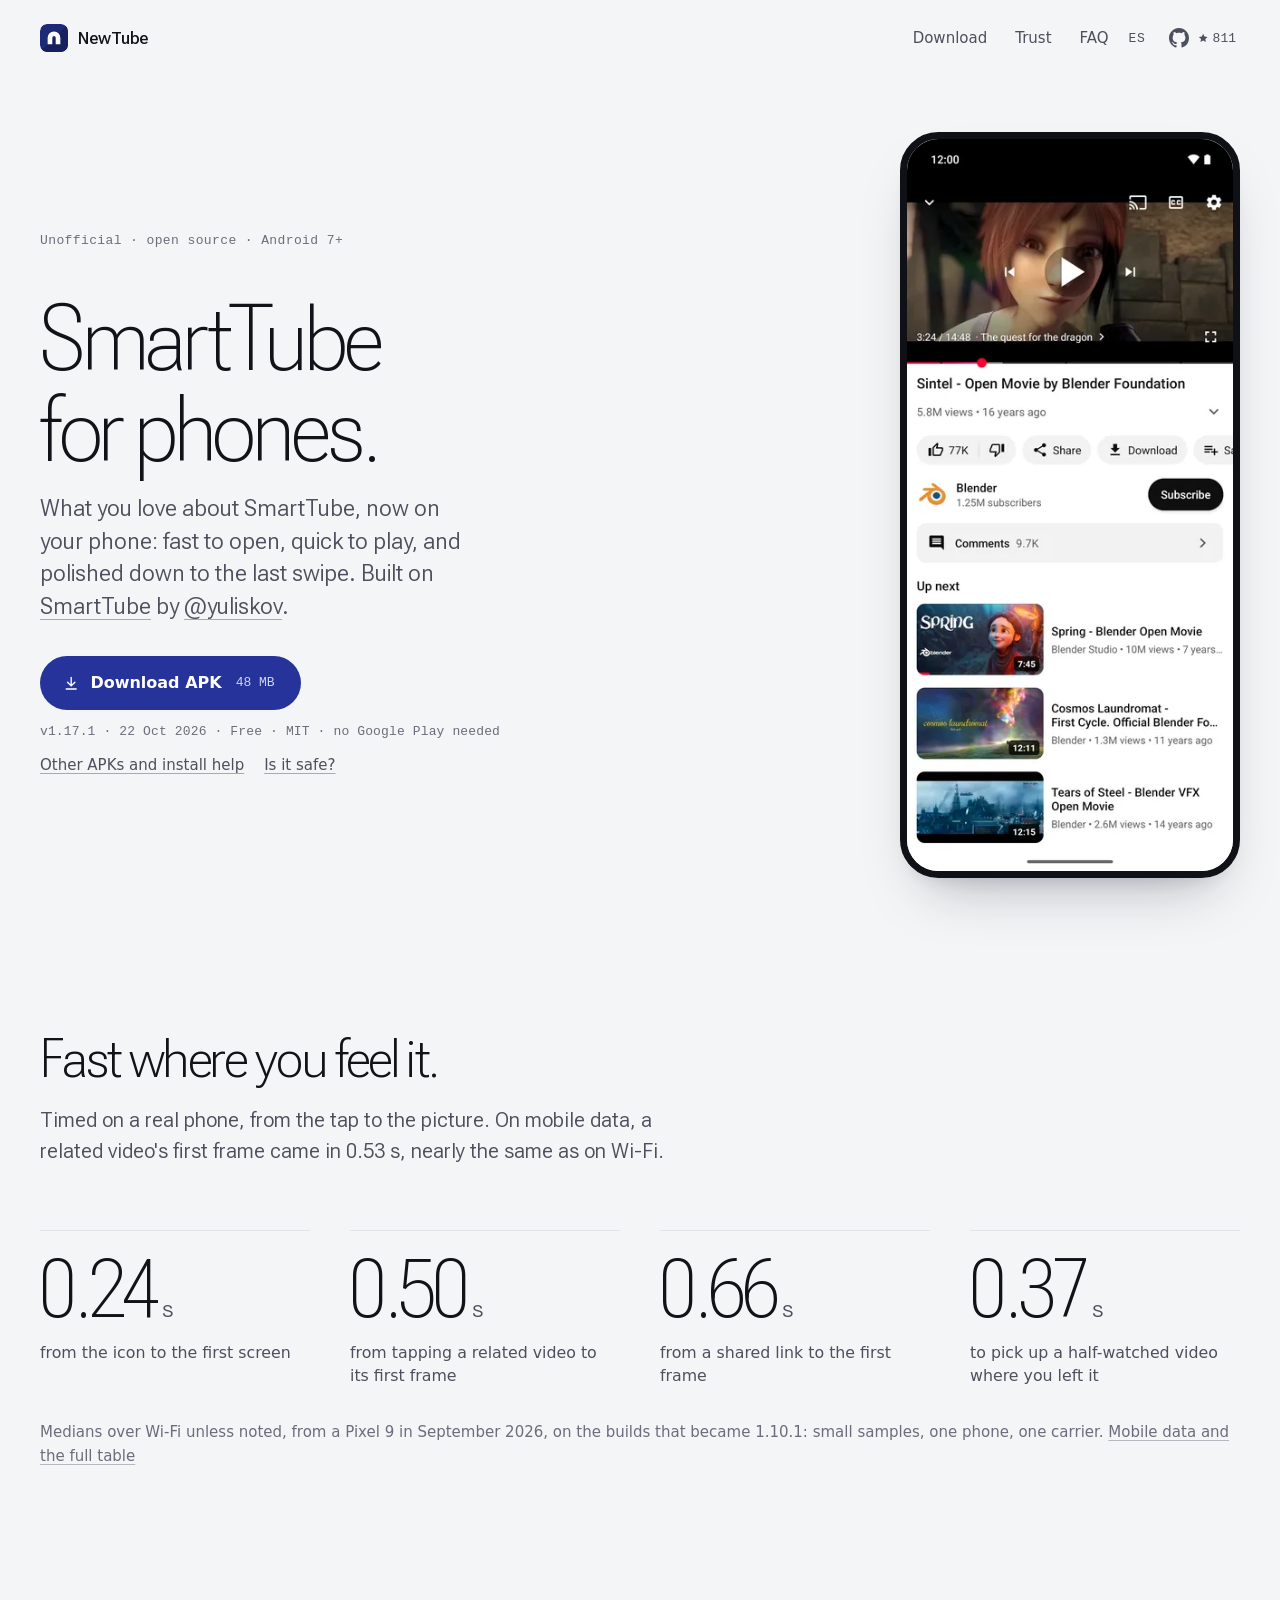
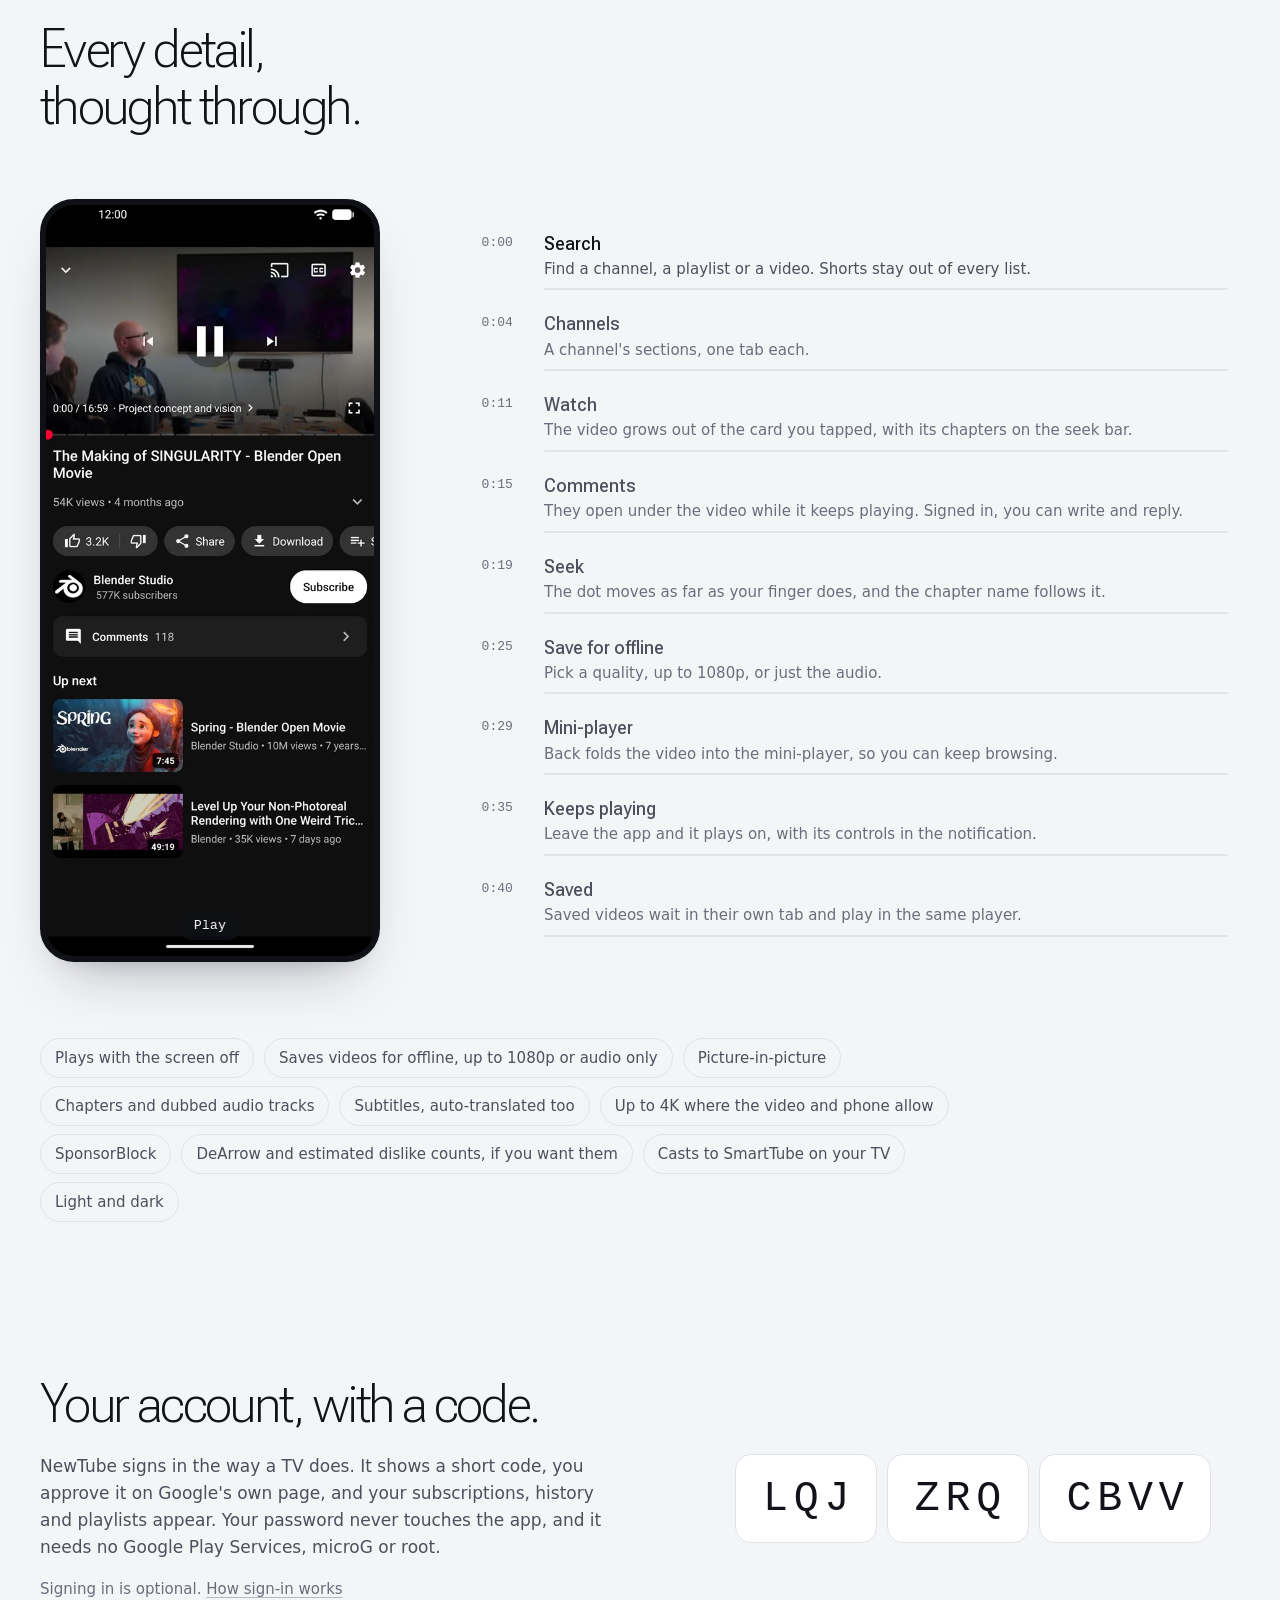
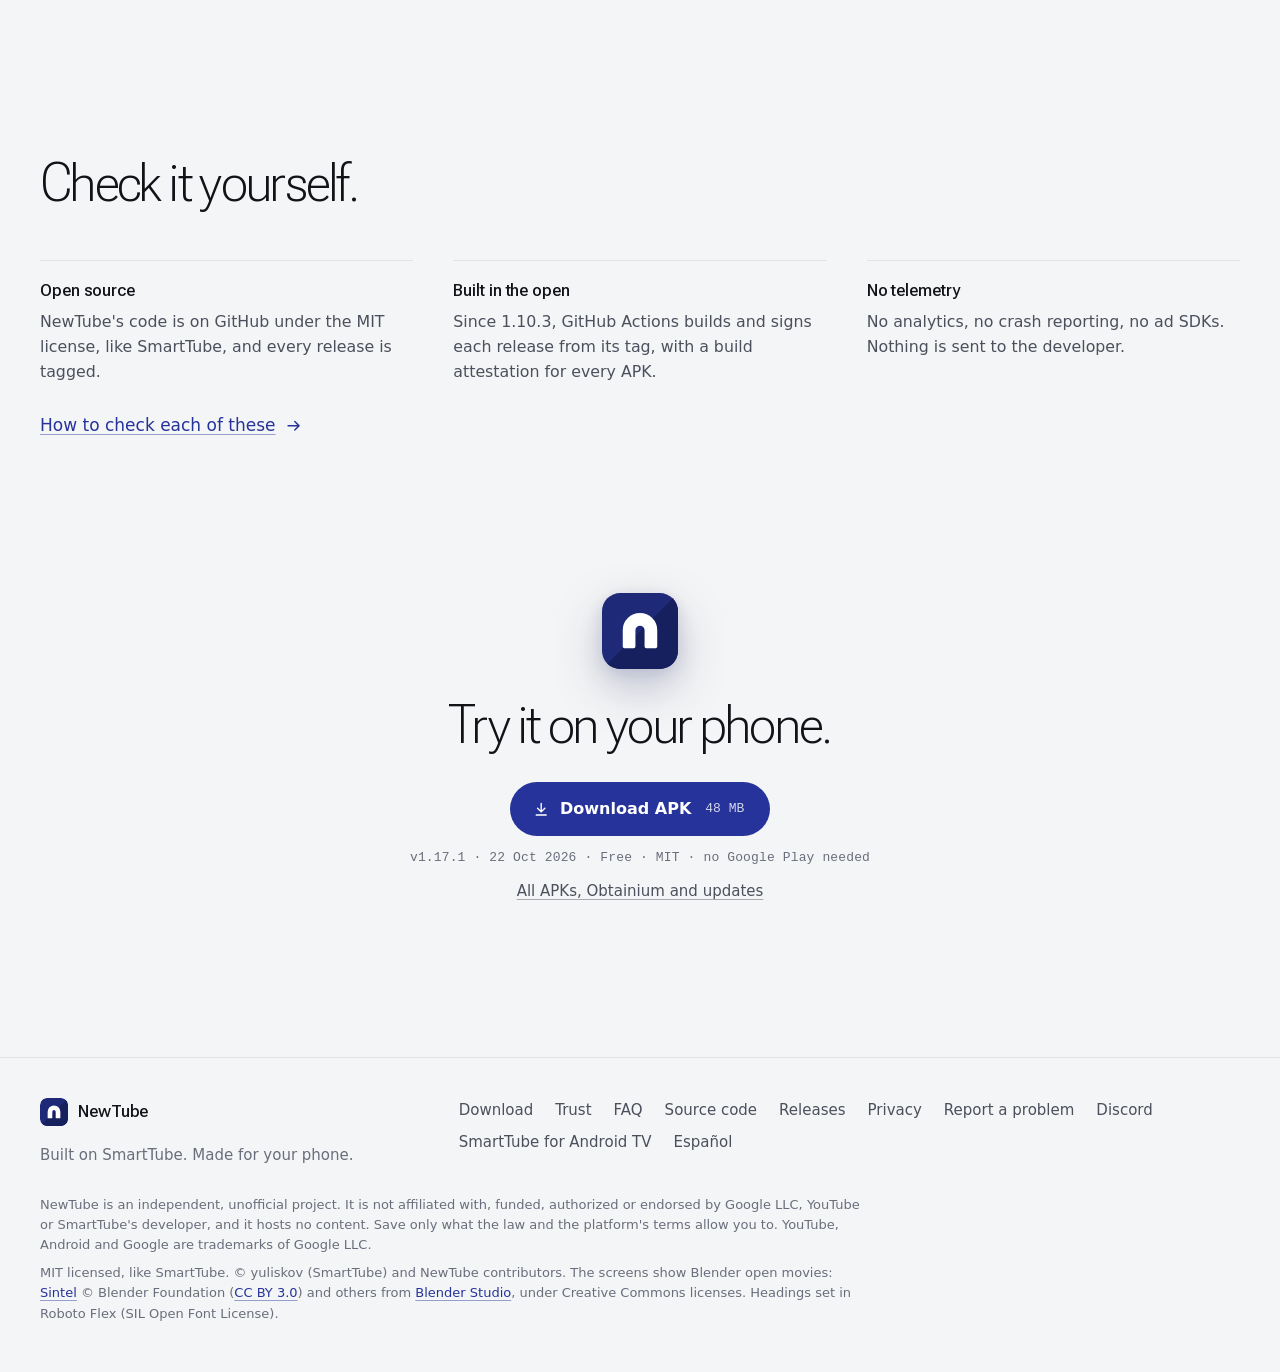
==== index.html @ f1087004 "Publish website from aleixrodriala/newtube@6f96a1b4 (schedule)" ====
<!doctype html>
<html lang="en">
<head>
  <meta charset="utf-8">
  <meta name="viewport" content="width=device-width, initial-scale=1">
  <meta http-equiv="Content-Security-Policy" content="default-src 'self'; img-src 'self' data:; style-src 'self'; script-src 'self'; font-src 'self'; media-src 'self'; connect-src 'none'; base-uri 'none'; form-action 'none'; object-src 'none'">
  <title>NewTube: unofficial SmartTube for phones</title>
  <meta name="description" content="What you love about SmartTube, now on your phone. NewTube is an unofficial, open-source YouTube client for Android, built on SmartTube by @yuliskov: fast to open, quick to play, holds up on bad networks, and polished down to the last swipe.">
  <link rel="canonical" href="https://newtube.org/">
  <link rel="alternate" hreflang="en" href="https://newtube.org/">
  <link rel="alternate" hreflang="es" href="https://newtube.org/es/">
  <link rel="alternate" hreflang="x-default" href="https://newtube.org/">
  <meta name="robots" content="index, follow, max-image-preview:large">
  <meta name="color-scheme" content="light dark">
  <meta name="theme-color" content="#f4f5f6" media="(prefers-color-scheme: light)">
  <meta name="theme-color" content="#0d0e12" media="(prefers-color-scheme: dark)">
  <link rel="icon" href="/assets/icon.svg" type="image/svg+xml">
  <link rel="apple-touch-icon" href="/assets/apple-touch-icon.png">

  <meta property="og:type" content="website">
  <meta property="og:site_name" content="NewTube">
  <meta property="og:locale" content="en_US">
  <meta property="og:locale:alternate" content="es_ES">
  <meta property="og:url" content="https://newtube.org/">
  <meta property="og:title" content="NewTube: SmartTube for phones (unofficial)">
  <meta property="og:description" content="What you love about SmartTube, now on your phone. NewTube is an unofficial, open-source YouTube client for Android, built on SmartTube by @yuliskov: fast to open, quick to play, holds up on bad networks, and polished down to the last swipe.">
  <meta property="og:image" content="https://newtube.org/assets/og-image.jpg">
  <meta property="og:image:width" content="1280">
  <meta property="og:image:height" content="640">
  <meta property="og:image:alt" content="NewTube: SmartTube for phones. Fast, polished and open source; unofficial, built on SmartTube by @yuliskov. A phone shows the watch page playing Sintel.">
  <meta name="twitter:card" content="summary_large_image">

  <link rel="preload" href="/assets/fonts/roboto-flex-display.woff2" as="font" type="font/woff2" crossorigin>
  <link rel="stylesheet" href="/styles.css">
  <script src="/main.js" defer></script>
  <script type="application/ld+json">
{
  "@context": "https://schema.org",
  "@type": "SoftwareApplication",
  "name": "NewTube",
  "alternateName": "NewTube for Android",
  "description": "SmartTube for phones, unofficial: an open-source YouTube client for Android phones and tablets, built on SmartTube by @yuliskov.",
  "inLanguage": "en",
  "applicationCategory": "MultimediaApplication",
  "applicationSubCategory": "YouTube client",
  "operatingSystem": "Android 7.0 or newer",
  "softwareRequirements": "Android 7.0 or newer; no Google Play Services needed",
  "url": "https://newtube.org/",
  "downloadUrl": "https://github.com/aleixrodriala/newtube/releases/latest",
  "codeRepository": "https://github.com/aleixrodriala/newtube",
  "image": "https://newtube.org/assets/icon-512.png",
  "screenshot": [
    "https://newtube.org/assets/screens/watch-720.webp",
    "https://newtube.org/assets/screens/downloads-720.webp"
  ],
  "license": "https://opensource.org/licenses/MIT",
  "isAccessibleForFree": true,
  "offers": {
    "@type": "Offer",
    "price": "0",
    "priceCurrency": "USD"
  },
  "author": {
    "@type": "Person",
    "name": "aleixrodriala",
    "url": "https://github.com/aleixrodriala"
  },
  "isBasedOn": {
    "@type": "SoftwareApplication",
    "name": "SmartTube",
    "url": "https://github.com/yuliskov/SmartTube",
    "author": {
      "@type": "Person",
      "name": "yuliskov",
      "url": "https://github.com/yuliskov"
    }
  },
  "featureList": [
    "Sign in with a code, without microG, GmsCore or root",
    "Background playback, picture-in-picture and a mini-player",
    "Save for offline up to 1080p, or keep only the audio",
    "SponsorBlock, DeArrow and Return YouTube Dislike",
    "Cast to SmartTube on your TV"
  ]
}
  </script>
</head>
<body class="page-index">
  <a class="skip" href="#main">Skip to content</a>

  <svg class="sprite" aria-hidden="true" focusable="false">
    <symbol id="i-down" viewBox="0 0 24 24"><path d="M12 4.5v11m-4.75-4.75L12 15.5l4.75-4.75M5.5 19.5h13"/></symbol>
    <symbol id="i-arrow" viewBox="0 0 24 24"><path d="M5 12h13.5m-5.25-5.25L18.5 12l-5.25 5.25"/></symbol>
    <symbol id="i-copy" viewBox="0 0 24 24"><rect x="8.5" y="8.5" width="11" height="11" rx="2.25"/><path d="M15.5 8.5v-2a2 2 0 0 0-2-2h-7a2 2 0 0 0-2 2v7a2 2 0 0 0 2 2h2"/></symbol>
    <symbol id="i-star" viewBox="0 0 24 24"><path class="fill" d="M12 3.3l2.55 5.47 6 .72-4.43 4.1 1.17 5.92L12 16.56l-5.29 2.95 1.17-5.92-4.43-4.1 6-.72z"/></symbol>
    <symbol id="i-github" viewBox="0 0 16 16"><path class="fill" d="M8 0C3.58 0 0 3.58 0 8c0 3.54 2.29 6.53 5.47 7.59.4.07.55-.17.55-.38 0-.19-.01-.82-.01-1.49-2.01.37-2.53-.49-2.69-.94-.09-.23-.48-.94-.82-1.13-.28-.15-.68-.52-.01-.53.63-.01 1.08.58 1.23.82.72 1.21 1.87.87 2.33.66.07-.52.28-.87.51-1.07-1.78-.2-3.64-.89-3.64-3.95 0-.87.31-1.59.82-2.15-.08-.2-.36-1.02.08-2.12 0 0 .67-.21 2.2.82.64-.18 1.32-.27 2-.27.68 0 1.36.09 2 .27 1.53-1.04 2.2-.82 2.2-.82.44 1.1.16 1.92.08 2.12.51.56.82 1.27.82 2.15 0 3.07-1.87 3.75-3.65 3.95.29.25.54.73.54 1.48 0 1.07-.01 1.93-.01 2.2 0 .21.15.46.55.38A8.01 8.01 0 0 0 16 8c0-4.42-3.58-8-8-8Z"/></symbol>
  </svg>

  <header class="site-header">
    <div class="wrap bar">
      <a class="brand" href="/"><img src="/assets/icon.svg" width="28" height="28" alt=""><span>NewTube</span></a>
      <nav class="nav" aria-label="Main">
        <ul>
          <li><a href="/download/">Download</a></li>
          <li><a href="/trust/">Trust</a></li>
          <li><a href="/faq/">FAQ</a></li>
        </ul>
      </nav>
      <a class="lang" href="/es/" hreflang="es" lang="es" title="Leer en español">ES</a>
      <a class="gh" href="https://github.com/aleixrodriala/newtube"><svg aria-hidden="true"><use href="#i-github"/></svg><span class="visually-hidden">NewTube's source code on GitHub</span><span class="gh-stars" data-stars="811"><svg class="i fill" aria-hidden="true"><use href="#i-star"/></svg>811<span class="visually-hidden"> stars</span></span></a>
    </div>
  </header>

  <main id="main">
<section class="hero" aria-labelledby="hero-title">
      <div class="wrap hero-grid">
        <div class="hero-text">
          <p class="kicker">Unofficial · open source · Android 7+</p>
          <h1 id="hero-title">SmartTube for phones.</h1>
          <p class="lead">What you love about SmartTube, now on your phone: fast to open, quick to play, and polished down to the last swipe. Built on <a href="https://github.com/yuliskov/SmartTube">SmartTube</a> by <a href="https://github.com/yuliskov">@yuliskov</a>.</p>
          <div class="get">
            <a class="btn" href="https://github.com/aleixrodriala/newtube/releases/download/v1.17.1/NewTube_1.17.1_arm64-v8a.apk">
              <svg class="i" aria-hidden="true"><use href="#i-down"/></svg>Download APK<span class="btn-size">48 MB</span>
            </a>
            <p class="get-meta"><span class="rl">v1.17.1 · 22 Oct 2026</span>Free · MIT · no Google Play needed</p>
            <p class="get-more">
              <a href="/download/">Other APKs and install help</a>
              <a href="/trust/">Is it safe?</a>
            </p>
          </div>
        </div>
        <figure class="hero-phone">
          <picture>
            <source media="(prefers-color-scheme: dark)" srcset="/assets/screens/watch-360.webp 360w, /assets/screens/watch-720.webp 720w" sizes="(min-width: 900px) 330px, 260px">
            <img src="/assets/screens/light-720.webp" srcset="/assets/screens/light-360.webp 360w, /assets/screens/light-720.webp 720w" sizes="(min-width: 900px) 330px, 260px" width="720" height="1616" alt="NewTube's watch page playing Sintel, with chapters on the seek bar, the comments row and Up next" fetchpriority="high">
          </picture>
        </figure>
      </div>
    </section>

    <section class="speed" id="speed" aria-labelledby="speed-title">
      <div class="wrap">
        <h2 id="speed-title">Fast where you feel it.</h2>
        <p class="section-lead">Timed on a real phone, from the tap to the picture. On mobile data, a related video's first frame came in 0.53 s, nearly the same as on Wi-Fi.</p>
        <ul class="stats">
          <li><p class="stat"><span class="n">0.24</span> s</p><p class="stat-label">from the icon to the first screen</p></li>
          <li><p class="stat"><span class="n">0.50</span> s</p><p class="stat-label">from tapping a related video to its first frame</p></li>
          <li><p class="stat"><span class="n">0.66</span> s</p><p class="stat-label">from a shared link to the first frame</p></li>
          <li><p class="stat"><span class="n">0.37</span> s</p><p class="stat-label">to pick up a half-watched video where you left it</p></li>
        </ul>
        <p class="quiet">Medians over Wi-Fi unless noted, from a Pixel 9 in September 2026, on the builds that became 1.10.1: small samples, one phone, one carrier. <a href="/trust/#speed">Mobile data and the full table</a></p>
      </div>
    </section>


    <section class="demo" id="features" aria-labelledby="demo-title">
      <div class="wrap">
        <h2 id="demo-title">Every detail, thought through.</h2>
        <div class="demo-grid" data-demo>
          <div class="device">
            <video data-demo-video src="/assets/video/demo.mp4" poster="/assets/video/demo-poster.webp" width="540" height="1212" muted loop playsinline preload="none"
                   aria-label="A short clip of NewTube: search, a channel, the watch page, comments, a seek, saving for offline, the mini-player, playing on outside the app and the saved videos"></video>
            <button class="play" type="button" data-demo-toggle aria-pressed="false">Play</button>
          </div>
          <ol class="chapters">
            <li><button type="button" data-start="0" data-end="4.62">
              <span class="ts">0:00</span><span class="ch">Search</span>
              <span class="cd">Find a channel, a playlist or a video. Shorts stay out of every list.</span>
              <span class="ch-bar" aria-hidden="true"><i></i></span></button></li>
            <li><button type="button" data-start="4.62" data-end="11.08">
              <span class="ts">0:04</span><span class="ch">Channels</span>
              <span class="cd">A channel's sections, one tab each.</span>
              <span class="ch-bar" aria-hidden="true"><i></i></span></button></li>
            <li><button type="button" data-start="11.08" data-end="15.54">
              <span class="ts">0:11</span><span class="ch">Watch</span>
              <span class="cd">The video grows out of the card you tapped, with its chapters on the seek bar.</span>
              <span class="ch-bar" aria-hidden="true"><i></i></span></button></li>
            <li><button type="button" data-start="15.54" data-end="19.24">
              <span class="ts">0:15</span><span class="ch">Comments</span>
              <span class="cd">They open under the video while it keeps playing. Signed in, you can write and reply.</span>
              <span class="ch-bar" aria-hidden="true"><i></i></span></button></li>
            <li><button type="button" data-start="19.24" data-end="25.61">
              <span class="ts">0:19</span><span class="ch">Seek</span>
              <span class="cd">The dot moves as far as your finger does, and the chapter name follows it.</span>
              <span class="ch-bar" aria-hidden="true"><i></i></span></button></li>
            <li><button type="button" data-start="25.61" data-end="29.47">
              <span class="ts">0:25</span><span class="ch">Save for offline</span>
              <span class="cd">Pick a quality, up to 1080p, or just the audio.</span>
              <span class="ch-bar" aria-hidden="true"><i></i></span></button></li>
            <li><button type="button" data-start="29.47" data-end="35.7">
              <span class="ts">0:29</span><span class="ch">Mini-player</span>
              <span class="cd">Back folds the video into the mini-player, so you can keep browsing.</span>
              <span class="ch-bar" aria-hidden="true"><i></i></span></button></li>
            <li><button type="button" data-start="35.7" data-end="40.39">
              <span class="ts">0:35</span><span class="ch">Keeps playing</span>
              <span class="cd">Leave the app and it plays on, with its controls in the notification.</span>
              <span class="ch-bar" aria-hidden="true"><i></i></span></button></li>
            <li><button type="button" data-start="40.39" data-end="43.83">
              <span class="ts">0:40</span><span class="ch">Saved</span>
              <span class="cd">Saved videos wait in their own tab and play in the same player.</span>
              <span class="ch-bar" aria-hidden="true"><i></i></span></button></li>
          </ol>
        </div>
        <ul class="also" aria-label="Also in NewTube">
          <li>Plays with the screen off</li>
          <li>Saves videos for offline, up to 1080p or audio only</li>
          <li>Picture-in-picture</li>
          <li>Chapters and dubbed audio tracks</li>
          <li>Subtitles, auto-translated too</li>
          <li>Up to 4K where the video and phone allow</li>
          <li>SponsorBlock</li>
          <li>DeArrow and estimated dislike counts, if you want them</li>
          <li>Casts to SmartTube on your TV</li>
          <li>Light and dark</li>
        </ul>
      </div>
    </section>

    <section class="signin" id="account" aria-labelledby="signin-title">
      <div class="wrap signin-grid">
        <div>
          <h2 id="signin-title">Your account, with a code.</h2>
          <p>NewTube signs in the way a TV does. It shows a short code, you approve it on Google's own page, and your subscriptions, history and playlists appear. Your password never touches the app, and it needs no Google Play Services, microG or root.</p>
          <p class="quiet">Signing in is optional. <a href="/faq/#sign-in">How sign-in works</a></p>
        </div>
        <p class="code" aria-hidden="true"><span>LQJ</span><span>ZRQ</span><span>CBVV</span></p>
      </div>
    </section>

    <section class="trust-sum" aria-labelledby="trust-title">
      <div class="wrap">
        <h2 id="trust-title">Check it yourself.</h2>
        <ul class="facts">
          <li><h3>Open source</h3><p>NewTube's code is on GitHub under the MIT license, like SmartTube, and every release is tagged.</p></li>
          <li><h3>Built in the open</h3><p>Since 1.10.3, GitHub Actions builds and signs each release from its tag, with a build attestation for every APK.</p></li>
          <li><h3>No telemetry</h3><p>No analytics, no crash reporting, no ad SDKs. Nothing is sent to the developer.</p></li>
        </ul>
        <p class="more"><a href="/trust/">How to check each of these <svg class="i" aria-hidden="true"><use href="#i-arrow"/></svg></a></p>
      </div>
    </section>

    <section class="end" aria-labelledby="end-title">
      <div class="wrap">
        <img class="end-icon" src="/assets/icon.svg" width="76" height="76" alt="">
        <h2 id="end-title">Try it on your phone.</h2>
        <div class="get">
          <a class="btn" href="https://github.com/aleixrodriala/newtube/releases/download/v1.17.1/NewTube_1.17.1_arm64-v8a.apk">
            <svg class="i" aria-hidden="true"><use href="#i-down"/></svg>Download APK<span class="btn-size">48 MB</span>
          </a>
          <p class="get-meta"><span class="rl">v1.17.1 · 22 Oct 2026</span>Free · MIT · no Google Play needed</p>
          <p class="get-more"><a href="/download/">All APKs, Obtainium and updates</a></p>
        </div>
      </div>
    </section>

  </main>

  <footer class="site-footer">
    <div class="wrap foot">
      <div class="foot-brand">
        <a class="brand" href="/"><img src="/assets/icon.svg" width="28" height="28" alt=""><span>NewTube</span></a>
        <p>Built on SmartTube. Made for your phone.</p>
      </div>
      <nav aria-label="Footer">
        <ul class="foot-links">
          <li><a href="/download/">Download</a></li>
          <li><a href="/trust/">Trust</a></li>
          <li><a href="/faq/">FAQ</a></li>
          <li><a href="https://github.com/aleixrodriala/newtube">Source code</a></li>
          <li><a href="https://github.com/aleixrodriala/newtube/releases">Releases</a></li>
          <li><a href="https://github.com/aleixrodriala/newtube/blob/main/PRIVACY.md">Privacy</a></li>
          <li><a href="https://github.com/aleixrodriala/newtube/issues">Report a problem</a></li>
          <li><a href="https://discord.gg/xu3v6euSHq">Discord</a></li>
          <li><a href="https://github.com/yuliskov/SmartTube">SmartTube for Android TV</a></li>
          <li><a href="/es/" hreflang="es" lang="es">Español</a></li>
        </ul>
      </nav>
    </div>
    <div class="wrap fine">
      <p>NewTube is an independent, unofficial project. It is not affiliated with, funded, authorized or endorsed by Google LLC, YouTube or SmartTube's developer, and it hosts no content. Save only what the law and the platform's terms allow you to. YouTube, Android and Google are trademarks of Google LLC.</p>
      <p>MIT licensed, like SmartTube. © yuliskov (SmartTube) and NewTube contributors. The screens show Blender open movies: <a href="https://durian.blender.org/">Sintel</a> © Blender Foundation (<a href="https://creativecommons.org/licenses/by/3.0/">CC BY 3.0</a>) and others from <a href="https://studio.blender.org/films/">Blender Studio</a>, under Creative Commons licenses. Headings set in Roboto Flex (SIL Open Font License).</p>
    </div>
  </footer>
</body>
</html>
---- styles.css ----
/* newtube.org. Plain CSS, no build step for styles, nothing loaded from third parties.
   Layout: a quiet page. Short sections on a pale ground, generous space, light display type;
   the only images are the app and the film it plays. Follows the system theme. */

@font-face {
  font-family: "NewTube Display";
  /* Roboto Flex (SIL OFL), cut to Latin + Spanish, wght 300–600 and the opsz axis. */
  src: url("/assets/fonts/roboto-flex-display.woff2") format("woff2");
  font-weight: 300 600;
  font-style: normal;
  font-display: swap;
}

:root {
  --ground: #f4f5f6;
  --surface: #ffffff;
  --ink: #121318;
  --ink-2: #4c505d;
  --ink-3: #6a6e7c;
  --line: #e1e3e8;
  --accent: #26339a;
  --accent-hover: #1c287f;
  --accent-ink: #ffffff;
  --accent-soft: #e5e8f6;
  --link: #26339a;
  --device: #101116;
  --shadow: 0 30px 60px -28px rgba(18, 22, 48, 0.35), 0 12px 24px -16px rgba(18, 22, 48, 0.18);

  --display: "NewTube Display", "Roboto Flex", Roboto, system-ui, -apple-system, "Segoe UI", sans-serif;
  --text: system-ui, -apple-system, "Segoe UI", Roboto, "Noto Sans", "Helvetica Neue", Arial, sans-serif;
  --mono: ui-monospace, "Roboto Mono", "SF Mono", Menlo, Consolas, "Liberation Mono", monospace;

  --gutter: 20px;
  --maxw: 1200px;
  --space: clamp(88px, 12vw, 168px);
  --ease-out: cubic-bezier(0.22, 1, 0.36, 1);
  color-scheme: light;
}

@media (prefers-color-scheme: dark) {
  :root {
    --ground: #0d0e12;
    --surface: #16171d;
    --ink: #ecedf1;
    --ink-2: #a9acb8;
    --ink-3: #7d818e;
    --line: #24262e;
    --accent: #dde1ff;
    --accent-hover: #ffffff;
    --accent-ink: #141a52;
    --accent-soft: #1d2036;
    --link: #b9c1ff;
    --device: #000000;
    --shadow: 0 30px 70px -30px rgba(0, 0, 0, 0.8), 0 12px 24px -16px rgba(0, 0, 0, 0.6);
    color-scheme: dark;
  }
}

@media (min-width: 700px) { :root { --gutter: 32px; } }
@media (min-width: 1100px) { :root { --gutter: 40px; } }

/* ---------- Base ---------- */
*, *::before, *::after { box-sizing: border-box; }
html { -webkit-text-size-adjust: 100%; text-size-adjust: 100%; }
@media (prefers-reduced-motion: no-preference) { html { scroll-behavior: smooth; } }
body {
  margin: 0;
  background: var(--ground);
  color: var(--ink);
  font: 400 1.0625rem/1.6 var(--text);
  -webkit-font-smoothing: antialiased;
  -moz-osx-font-smoothing: grayscale;
}
img, video, svg { display: block; max-width: 100%; }
img, video { height: auto; }
h1, h2, h3 { margin: 0; font-family: var(--display); text-wrap: balance; }
p, ul, ol, figure { margin: 0; }
ul, ol { padding: 0; list-style: none; }
a { color: var(--link); text-decoration-thickness: 1px; text-underline-offset: 0.2em;
  text-decoration-color: color-mix(in srgb, currentColor 45%, transparent);
  transition: color 0.18s ease, text-decoration-color 0.18s ease; }
a:hover { text-decoration-color: currentColor; }
:focus-visible { outline: 2px solid var(--link); outline-offset: 3px; border-radius: 4px; }
.sprite { display: none; }
.i { width: 1.15em; height: 1.15em; fill: none; stroke: currentColor; stroke-width: 1.8; stroke-linecap: round; stroke-linejoin: round; flex: none; }
.fill { fill: currentColor; stroke: none; }

.wrap { width: 100%; max-width: calc(var(--maxw) + 2 * var(--gutter)); margin-inline: auto; padding-inline: var(--gutter); }

.skip { position: absolute; left: var(--gutter); top: -100px; background: var(--surface); color: var(--ink); padding: 10px 14px; border-radius: 10px; z-index: 10; }
.skip:focus { top: 12px; }

/* ---------- Header ---------- */
.site-header { padding-block: 14px; }
.bar { display: flex; align-items: center; gap: 18px; min-height: 48px; }
.brand { display: inline-flex; align-items: center; gap: 10px; color: var(--ink); text-decoration: none;
  font: 500 1.0625rem/1 var(--display); letter-spacing: -0.005em; }
.brand img { width: 28px; height: 28px; border-radius: 7px; }
.nav { margin-left: auto; }
.nav ul { display: flex; gap: clamp(12px, 3vw, 28px); }
.nav a, .lang { color: var(--ink-2); text-decoration: none; font-size: 0.9375rem; }
.nav a, .lang, .gh, .get-more a, .foot-links a, .apk-list a, .copy-btn, .faq summary { transition: color 0.18s ease, background-color 0.18s ease; }
.nav a:hover, .lang:hover, .nav a[aria-current="page"] { color: var(--ink); }
.nav a[aria-current="page"] { text-decoration: underline; text-decoration-thickness: 1px; text-underline-offset: 0.45em; }
.lang { font: 500 0.8125rem/1 var(--mono); letter-spacing: 0.04em; padding: 6px 2px; }
.gh { color: var(--ink-2); display: inline-flex; align-items: center; gap: 8px; padding: 4px; text-decoration: none; }
.gh > svg { width: 20px; height: 20px; }
.gh:hover { color: var(--ink); }
.gh-stars { display: inline-flex; align-items: center; gap: 3px; font: 500 0.8125rem/1 var(--mono); font-variant-numeric: tabular-nums; }
.gh-stars .i { width: 0.95em; height: 0.95em; }
.gh-stars[data-stars=""] { display: none; }
.brand, .lang, .gh { flex: none; }
@media (max-width: 459px) {
  .brand span { display: none; }
  .bar { gap: 12px; }
  .nav ul { gap: 12px; }
  .gh { gap: 6px; padding: 4px 0; }
}
/* small phones (360 px and below): the Spanish menu is the longest one */
@media (max-width: 379px) {
  :root { --gutter: 16px; }
  .bar { gap: 9px; }
  .nav ul { gap: 9px; }
  .nav a { font-size: 0.875rem; }
  .brand img { width: 26px; height: 26px; }
  .gh { gap: 4px; }
  .gh > svg { width: 18px; height: 18px; }
}

/* ---------- Type ---------- */
.kicker { font: 500 0.8125rem/1.4 var(--mono); letter-spacing: 0.03em; color: var(--ink-3); }
h1 {
  font-weight: 300;
  font-size: clamp(2.75rem, 1.35rem + 5.6vw, 6rem);
  line-height: 0.98;
  letter-spacing: -0.035em;
  margin-top: 0.45em;
}
h2 {
  font-weight: 300;
  font-size: clamp(2rem, 1.3rem + 2.8vw, 3.4rem);
  line-height: 1.04;
  letter-spacing: -0.03em;
}
h3 { font-weight: 500; font-size: 1.0625rem; line-height: 1.3; letter-spacing: -0.005em; }
.lead {
  font: 350 clamp(1.15rem, 1rem + 0.55vw, 1.45rem)/1.42 var(--display);
  color: var(--ink-2);
  margin-top: 1.1rem;
  max-width: 33ch;
}
.lead a { color: inherit; }
.quiet { color: var(--ink-3); font-size: 0.9375rem; }

/* ---------- Download ---------- */
.get { display: grid; justify-items: start; gap: 12px; margin-top: 2rem; }
.btn {
  display: inline-flex; align-items: center; gap: 10px;
  min-height: 54px; padding: 0 26px 0 22px;
  border-radius: 999px;
  background: var(--accent); color: var(--accent-ink);
  font: 600 1rem/1 var(--text); text-decoration: none;
  transition: background-color 0.2s ease, transform 0.25s var(--ease-out), box-shadow 0.25s ease;
}
.btn .i { transition: transform 0.3s var(--ease-out); }
.btn:hover { background: var(--accent-hover); color: var(--accent-ink); }
@media (hover: hover) {
  .btn:hover { transform: translateY(-2px); box-shadow: 0 12px 26px -12px color-mix(in srgb, var(--accent) 75%, transparent); }
  .btn:hover .i { transform: translateY(2px); }
}
.btn:active { transform: scale(0.97); transition-duration: 0.08s; }
.get-meta { font: 400 0.8125rem/1.5 var(--mono); color: var(--ink-3); letter-spacing: 0.01em; }
.get-more { display: flex; flex-wrap: wrap; gap: 6px 20px; font-size: 0.9375rem; }
.get-more a { color: var(--ink-2); }
.get-more a:hover { color: var(--ink); }

/* ---------- Hero ---------- */
.hero { padding-block: clamp(20px, 5vw, 56px) 0; }
.hero-grid { display: grid; gap: 48px; grid-template-columns: minmax(0, 1fr); align-items: center; }
@media (min-width: 900px) { .hero-grid { grid-template-columns: minmax(0, 1fr) minmax(0, 360px); gap: clamp(48px, 7vw, 120px); } }
.hero-text { max-width: 40rem; }
.hero .lead { max-width: 36ch; }
.hero-phone { margin: 0; justify-self: center; width: min(72vw, 280px); }
@media (min-width: 900px) { .hero-phone { width: 100%; max-width: 340px; justify-self: end; } }
.hero-phone img { width: 100%; border-radius: clamp(30px, 3vw, 42px); border: 7px solid var(--device); background: var(--device); box-shadow: var(--shadow); }

/* release line under the download button; it disappears when the build had no release data */
.get-meta .rl:not(:empty)::after { content: " · "; }
.btn-size { font: 400 0.8125rem/1 var(--mono); opacity: 0.8; margin-left: 4px; }
.btn-size:empty { display: none; }

.section-lead { margin-top: 1.1rem; max-width: 40rem; color: var(--ink-2);
  font: 350 clamp(1.1rem, 1rem + 0.4vw, 1.3rem)/1.45 var(--display); }

/* ---------- Speed ---------- */
.speed { padding-block: var(--space) 0; }
.stats { display: grid; grid-template-columns: repeat(2, minmax(0, 1fr)); gap: 32px 24px; margin-top: clamp(36px, 5vw, 64px); }
@media (min-width: 900px) { .stats { grid-template-columns: repeat(4, minmax(0, 1fr)); gap: 40px; } }
.stats li { border-top: 1px solid var(--line); padding-top: 18px; }
.stat { font: 300 1.5rem/1 var(--display); color: var(--ink-2); font-variant-numeric: tabular-nums; }
.stat .n { font-size: clamp(3rem, 2.2rem + 3.6vw, 5.25rem); color: var(--ink); letter-spacing: -0.04em; transition: color 0.8s ease; }
.stat.ticking .n { color: var(--link); transition: none; }
.stat-label { margin-top: 12px; color: var(--ink-2); font-size: 0.9875rem; line-height: 1.45; max-width: 16rem; }
.speed .quiet { margin-top: 32px; }

/* ---------- Demo with chapters ---------- */
.demo { padding-block: var(--space) 0; }
.demo h2 { max-width: 20ch; }
.demo-grid { display: grid; gap: 36px; grid-template-columns: minmax(0, 1fr); margin-top: clamp(36px, 5vw, 64px); align-items: center; }
@media (min-width: 900px) { .demo-grid { grid-template-columns: minmax(0, 340px) minmax(0, 1fr); gap: clamp(48px, 7vw, 120px); } }
.device { position: relative; width: min(100%, 300px); justify-self: center; }
@media (min-width: 900px) { .device { width: 100%; } }
.device video {
  width: 100%; aspect-ratio: 540 / 1212; object-fit: cover;
  border-radius: 34px; border: 6px solid var(--device); background: var(--device);
  box-shadow: var(--shadow);
}
.play {
  position: absolute; left: 50%; bottom: 22px; transform: translateX(-50%);
  border: 0; border-radius: 999px; padding: 8px 16px; cursor: pointer;
  font: 500 0.8125rem/1 var(--mono); letter-spacing: 0.02em;
  background: rgba(16, 17, 22, 0.72); color: #fff;
  -webkit-backdrop-filter: blur(6px); backdrop-filter: blur(6px);
}
.play[aria-pressed="true"] { opacity: 0; }
.device:hover .play[aria-pressed="true"], .play:focus-visible { opacity: 1; }

.chapters { display: grid; gap: 2px; }
.chapters button {
  all: unset; box-sizing: border-box; cursor: pointer; width: 100%;
  display: grid; grid-template-columns: 3.4rem minmax(0, 1fr); column-gap: 8px; row-gap: 2px;
  padding: 14px 12px 16px; border-radius: 14px; position: relative;
}
.chapters button { transition: background-color 0.2s ease; }
.chapters .ch, .chapters .cd { transition: color 0.3s ease; }
.chapters button:hover { background: color-mix(in srgb, var(--surface) 70%, transparent); }
.chapters button:focus-visible { outline: 2px solid var(--link); outline-offset: 0; }
.chapters .ts { grid-row: 1 / span 2; font: 400 0.8125rem/1.7 var(--mono); color: var(--ink-3); font-variant-numeric: tabular-nums; }
.chapters .ch { font: 500 1.125rem/1.35 var(--display); color: var(--ink-2); }
.chapters .cd { color: var(--ink-3); font-size: 0.9375rem; line-height: 1.5; }
.chapters .ch-bar { position: absolute; left: calc(12px + 3.4rem + 8px); right: 12px; bottom: 6px; height: 2px; border-radius: 2px; background: var(--line); overflow: hidden; }
.chapters .ch-bar i { display: block; height: 100%; width: 0; background: var(--ink); }
.chapters .on .ch { color: var(--ink); }
.chapters .on .cd { color: var(--ink-2); }
@media (max-width: 899px) {
  .chapters button { padding: 10px 6px 14px; }
  .chapters .cd { display: none; }
  .chapters .on .cd { display: block; }
  .chapters .ch-bar { left: calc(6px + 3.4rem + 8px); right: 6px; }
}

.also { display: flex; flex-wrap: wrap; gap: 8px 10px; margin-top: clamp(48px, 6vw, 80px); max-width: 60rem; }
.also li { font-size: 0.9375rem; color: var(--ink-2); padding: 7px 14px; border-radius: 999px; border: 1px solid var(--line); }

/* ---------- Sign-in ---------- */
.signin { padding-block: var(--space) 0; }
.signin-grid { display: grid; gap: 40px; grid-template-columns: minmax(0, 1fr); align-items: center; }
@media (min-width: 900px) { .signin-grid { grid-template-columns: minmax(0, 1.1fr) minmax(0, 1fr); gap: 80px; } }
.signin p { max-width: 36rem; margin-top: 1.25rem; color: var(--ink-2); }
.signin p.quiet { margin-top: 1rem; color: var(--ink-3); }
.code { display: flex; flex-wrap: wrap; gap: 10px; justify-content: flex-start; }
@media (min-width: 900px) { .code { justify-content: center; } }
.code span {
  font: 400 clamp(1.6rem, 1rem + 2.4vw, 2.6rem)/1 var(--mono); letter-spacing: 0.14em;
  padding: 0.55em 0.5em 0.55em 0.64em; border-radius: 16px;
  background: var(--surface); color: var(--ink); border: 1px solid var(--line);
}

/* ---------- Trust summary ---------- */
.trust-sum { padding-block: var(--space) 0; }
.facts { display: grid; gap: 28px; grid-template-columns: minmax(0, 1fr); margin-top: clamp(28px, 4vw, 48px); }
@media (min-width: 800px) { .facts { grid-template-columns: repeat(3, minmax(0, 1fr)); gap: 40px; } }
.facts li { border-top: 1px solid var(--line); padding-top: 18px; }
.facts p { margin-top: 8px; color: var(--ink-2); font-size: 0.9875rem; }
.more { margin-top: 28px; }
.more a { display: inline-flex; align-items: center; gap: 8px; }

/* ---------- Closing call ---------- */
.end { padding-block: var(--space); }
.end .wrap { display: grid; justify-items: center; text-align: center; }
.end-icon { width: 76px; height: 76px; margin-bottom: 28px;
  filter: drop-shadow(0 18px 24px rgba(20, 28, 90, 0.22)) drop-shadow(0 4px 8px rgba(20, 28, 90, 0.12)); }
.end .get { margin-top: 1.75rem; justify-items: center; }
.end .get-more { justify-content: center; }

/* ---------- Footer ---------- */
.site-footer { border-top: 1px solid var(--line); padding-block: 40px 48px; font-size: 0.9375rem; color: var(--ink-3); }
.foot { display: grid; gap: 28px; grid-template-columns: minmax(0, 1fr); }
@media (min-width: 800px) { .foot { grid-template-columns: minmax(0, 1fr) minmax(0, 2fr); } }
.foot-brand p { margin-top: 10px; }
.foot-links { display: flex; flex-wrap: wrap; gap: 8px 22px; }
.foot-links a { color: var(--ink-2); text-decoration: none; }
.foot-links a:hover { color: var(--ink); text-decoration: underline; }
.fine { margin-top: 28px; display: grid; gap: 8px; font-size: 0.8125rem; line-height: 1.55; }
.fine p { max-width: 52rem; }


/* ---------- Inner pages: download, trust, FAQ ---------- */
.visually-hidden { position: absolute !important; width: 1px; height: 1px; margin: -1px; padding: 0; overflow: hidden; clip: rect(0 0 0 0); white-space: nowrap; border: 0; }
.page-head { padding-block: clamp(28px, 6vw, 72px) clamp(24px, 4vw, 48px); }
.page-head h1 { font-size: clamp(2.5rem, 1.4rem + 4.4vw, 5rem); }
.page-head .lead { max-width: 38ch; }
.block { padding-block: clamp(40px, 6vw, 72px); border-top: 1px solid var(--line); }
.page-head + .block { border-top: 0; padding-top: 8px; }
.two { display: grid; gap: 18px 48px; grid-template-columns: minmax(0, 1fr); }
@media (min-width: 900px) { .two { grid-template-columns: minmax(0, 15rem) minmax(0, 1fr); } }
.two > h2 { font-size: clamp(1.6rem, 1.2rem + 1.4vw, 2.2rem); line-height: 1.12; }
.prose { display: grid; gap: 14px; max-width: 42rem; color: var(--ink-2); }
.prose strong { color: var(--ink); font-weight: 600; }
.quiet a { color: inherit; }
code { font-family: var(--mono); font-size: 0.875em; overflow-wrap: anywhere; }
.prose code, .faq code { padding: 0.1em 0.35em; border-radius: 6px; background: var(--accent-soft); color: var(--ink); }
.steps { list-style: none; counter-reset: step; display: grid; gap: 10px; }
.steps li { counter-increment: step; position: relative; padding-left: 2rem; }
.steps li::before { content: counter(step); position: absolute; left: 0; top: 0; font: 400 0.875rem/1.75 var(--mono); color: var(--ink-3); }

/* the file picker */
.apk-main { display: grid; gap: 18px; align-items: center; grid-template-columns: minmax(0, 1fr);
  padding: clamp(20px, 3vw, 32px); border-radius: 22px; background: var(--surface); border: 1px solid var(--line); }
@media (min-width: 700px) { .apk-main { grid-template-columns: minmax(0, 1fr) auto; } }
.apk-for { font: 400 clamp(1.25rem, 1rem + 0.8vw, 1.6rem)/1.3 var(--display); letter-spacing: -0.01em; }
.apk-name { margin-top: 8px; color: var(--ink-3); font-size: 0.875rem; }
.apk-name code { overflow-wrap: anywhere; }
.apk-list { margin-top: 10px; display: grid; }
.apk-list a { display: grid; grid-template-columns: 7.5rem minmax(0, 1fr) auto; gap: 6px 16px; align-items: baseline;
  padding: 16px clamp(20px, 3vw, 32px); border-bottom: 1px solid var(--line); color: var(--ink-2); text-decoration: none; }
.apk-list a:hover { color: var(--ink); background: color-mix(in srgb, var(--surface) 60%, transparent); }
.apk-list code { color: var(--ink); font-size: 0.9375rem; }
.apk-list .sz { font: 400 0.8125rem/1 var(--mono); color: var(--ink-3); }
@media (max-width: 559px) { .apk-list a { grid-template-columns: minmax(0, 1fr) auto; } .apk-list a > span:not(.sz) { grid-column: 1 / -1; grid-row: 2; } }
.block .get-meta { margin-top: 18px; padding-inline: clamp(20px, 3vw, 32px); }
.block .get-meta a { color: var(--ink-2); }

/* copyable values */
.copy { display: flex; align-items: center; gap: 10px; padding: 10px 10px 10px 14px; border-radius: 14px;
  background: var(--surface); border: 1px solid var(--line); }
.copy code { flex: 1 1 auto; min-width: 0; font-size: 0.875rem; color: var(--ink); }
.copy .hash { font-size: 0.8125rem; line-height: 1.6; letter-spacing: 0.02em; }
.copy-btn { flex: none; display: inline-flex; align-items: center; gap: 6px; border: 1px solid var(--line); background: var(--ground);
  color: var(--ink-2); border-radius: 999px; padding: 7px 12px; font: 500 0.8125rem/1 var(--text); cursor: pointer; }
.copy-btn:hover { color: var(--ink); }
.copy-btn .i { width: 1em; height: 1em; }
.checks { display: grid; grid-template-columns: minmax(0, 1fr); gap: 4px 20px; margin: 4px 0 0; }
@media (min-width: 640px) { .checks { grid-template-columns: 10rem minmax(0, 1fr); } }
.checks dt { color: var(--ink); font-weight: 500; padding-top: 10px; }
.checks dd { margin: 0; padding-top: 10px; }
@media (max-width: 639px) { .checks dd { padding-top: 2px; } }

/* tables */
.table-scroll { overflow-x: auto; border: 1px solid var(--line); border-radius: 16px; background: var(--surface); }
table { width: 100%; border-collapse: collapse; font-size: 0.9375rem; }
th, td { text-align: left; padding: 12px 16px; border-bottom: 1px solid var(--line); vertical-align: top; }
tbody tr:last-child th, tbody tr:last-child td { border-bottom: 0; }
thead th { font: 500 0.75rem/1.4 var(--mono); letter-spacing: 0.04em; color: var(--ink-3); text-transform: uppercase; }
tbody th { font-weight: 500; color: var(--ink); }
td { color: var(--ink-2); }
.nums td { font: 400 0.875rem/1.6 var(--mono); font-variant-numeric: tabular-nums; white-space: nowrap; color: var(--ink); }
/* the data-flow table becomes a list of cards on phones instead of scrolling sideways */
@media (max-width: 599px) {
  .flows thead { position: absolute; width: 1px; height: 1px; overflow: hidden; clip: rect(0 0 0 0); }
  .flows tr { display: grid; gap: 2px; padding: 14px 16px; border-bottom: 1px solid var(--line); }
  .flows tbody tr:last-child { border-bottom: 0; }
  .flows th, .flows td { display: block; padding: 0; border: 0; }
  .flows td:last-child { font-size: 0.875rem; color: var(--ink-3); }
}

/* FAQ */
.faq { display: grid; max-width: 44rem; }
.faq details { border-bottom: 1px solid var(--line); }
.faq details:first-child { border-top: 1px solid var(--line); }
.faq summary { list-style: none; cursor: pointer; padding: 16px 40px 16px 0; position: relative;
  font: 400 1.125rem/1.4 var(--display); color: var(--ink); }
.faq summary::-webkit-details-marker { display: none; }
.faq summary:hover { color: var(--link); }
.faq summary::after { content: ""; position: absolute; right: 6px; top: 50%; width: 10px; height: 10px; margin-top: -7px;
  border-right: 1.5px solid var(--ink-3); border-bottom: 1.5px solid var(--ink-3); transform: rotate(45deg); transition: transform 0.3s var(--ease-out), margin-top 0.3s var(--ease-out); }
.faq details[open] summary::after { transform: rotate(-135deg); margin-top: -2px; }
.faq details > div { padding: 0 0 20px; display: grid; gap: 12px; color: var(--ink-2); }
.faq :target > summary { color: var(--link); }

/* ---------- Motion ----------
   Entrances on load for the first screen, reveals tied to scrolling for the rest (CSS scroll-driven
   animations: smooth, no script, and simply absent where unsupported), a crossfade between pages
   with the header held still, and FAQ answers that open smoothly. "Reduce motion" turns all of it off. */
@keyframes rise-in { from { opacity: 0; transform: translateY(18px); } }
@keyframes phone-in { from { opacity: 0; transform: translateY(44px) scale(0.97); } }
@keyframes reveal { from { opacity: 0; transform: translateY(34px); } to { opacity: 1; transform: none; } }
@keyframes pop { from { opacity: 0; transform: translateY(20px) scale(0.86); } to { opacity: 1; transform: none; } }
@keyframes drift { to { transform: translateY(56px); } }
@keyframes page-out { to { opacity: 0; } }
@keyframes page-in { from { opacity: 0; } }

@media (prefers-reduced-motion: no-preference) {
  .hero-text > *, .page-head .wrap > * { animation: rise-in 0.8s var(--ease-out) both; }
  .hero-text > :nth-child(2), .page-head .wrap > :nth-child(2) { animation-delay: 0.07s; }
  .hero-text > :nth-child(3), .page-head .wrap > :nth-child(3) { animation-delay: 0.14s; }
  .hero-text > :nth-child(4), .page-head .wrap > :nth-child(4) { animation-delay: 0.21s; }
  .hero-phone { animation: phone-in 1.1s var(--ease-out) 0.12s both; }
  .faq details[open] > div { animation: rise-in 0.45s var(--ease-out) both; }

  @supports (animation-timeline: view()) {
    :is(.speed, .demo, .trust-sum) :is(h2, .section-lead, .quiet, .more),
    .stats li, .demo-grid > *, .also li, .signin-grid > div, .facts li, .end .get, .end h2,
    .block .wrap > * {
      animation: reveal linear both;
      animation-timeline: view();
      animation-range: entry 0% entry 75%;
    }
    /* rows cascade instead of arriving as one block */
    .stats li:nth-child(2), .facts li:nth-child(2), .code span:nth-child(2) { animation-range: entry 8% entry 83%; }
    .stats li:nth-child(3), .facts li:nth-child(3), .code span:nth-child(3) { animation-range: entry 16% entry 91%; }
    .stats li:nth-child(4) { animation-range: entry 24% entry 99%; }
    .also li:nth-child(3n + 2) { animation-range: entry 6% entry 81%; }
    .also li:nth-child(3n) { animation-range: entry 12% entry 87%; }
    .code span, .end-icon { animation: pop linear both; animation-timeline: view(); animation-range: entry 10% entry 80%; }
    .end-icon { animation-range: entry 20% entry 90%; }
  }
  /* the hero phone drifts a little slower than the page */
  @supports (animation-timeline: scroll()) {
    @media (min-width: 900px) {
      .hero-phone img { animation: drift linear both; animation-timeline: scroll(root); animation-range: 0 100vh; }
    }
  }
  /* FAQ answers open smoothly where the browser can animate to auto height */
  @supports (interpolate-size: allow-keywords) and selector(::details-content) {
    .faq { interpolate-size: allow-keywords; }
    .faq details::details-content { block-size: 0; overflow-y: clip;
      transition: block-size 0.35s var(--ease-out), content-visibility 0.35s allow-discrete; }
    .faq details[open]::details-content { block-size: auto; }
  }
}

/* moving between pages: the old page fades, the new one fades in, the header stays put */
@view-transition { navigation: auto; }
.site-header { view-transition-name: site-header; }
::view-transition-old(root) { animation: page-out 0.16s ease both; }
::view-transition-new(root) { animation: page-in 0.3s var(--ease-out) both; }

@media (prefers-reduced-motion: reduce) {
  *, *::before, *::after { transition: none !important; animation: none !important; scroll-behavior: auto !important; }
  ::view-transition-group(*), ::view-transition-old(*), ::view-transition-new(*) { animation: none !important; }
}
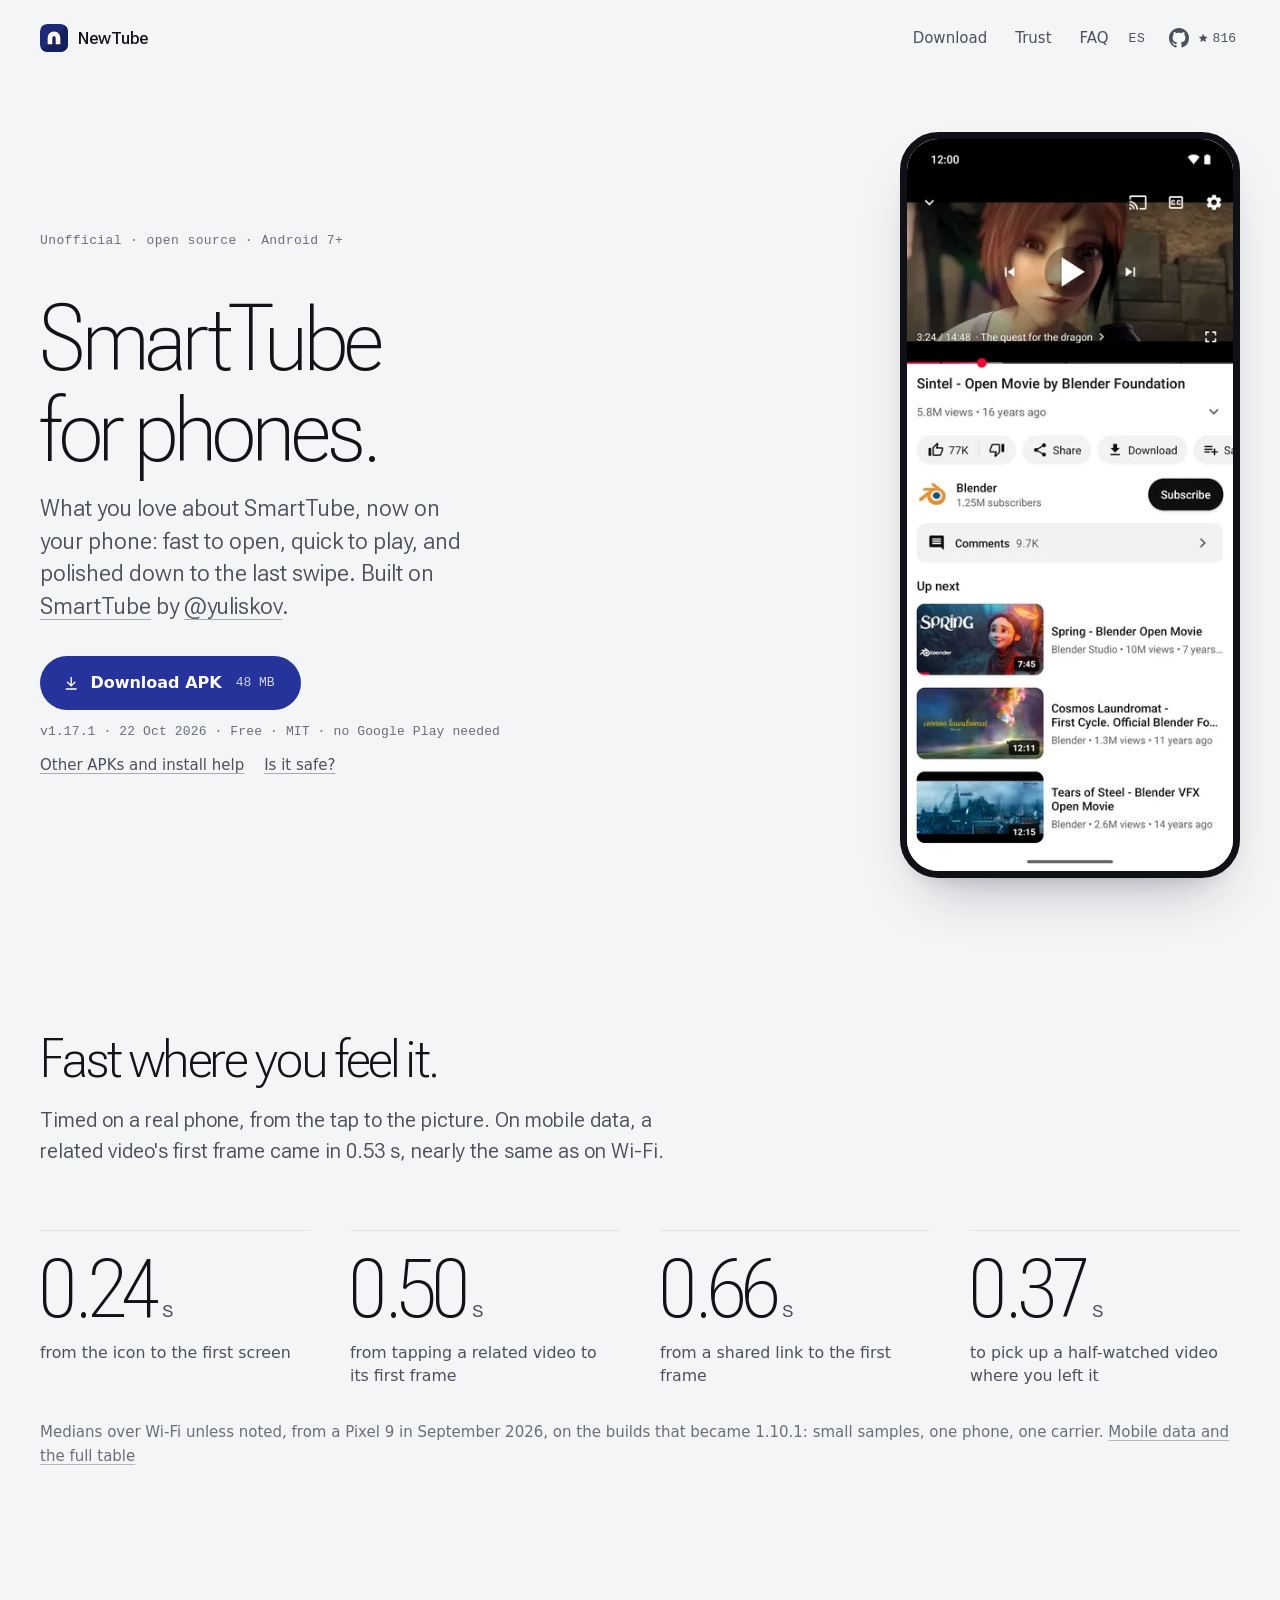
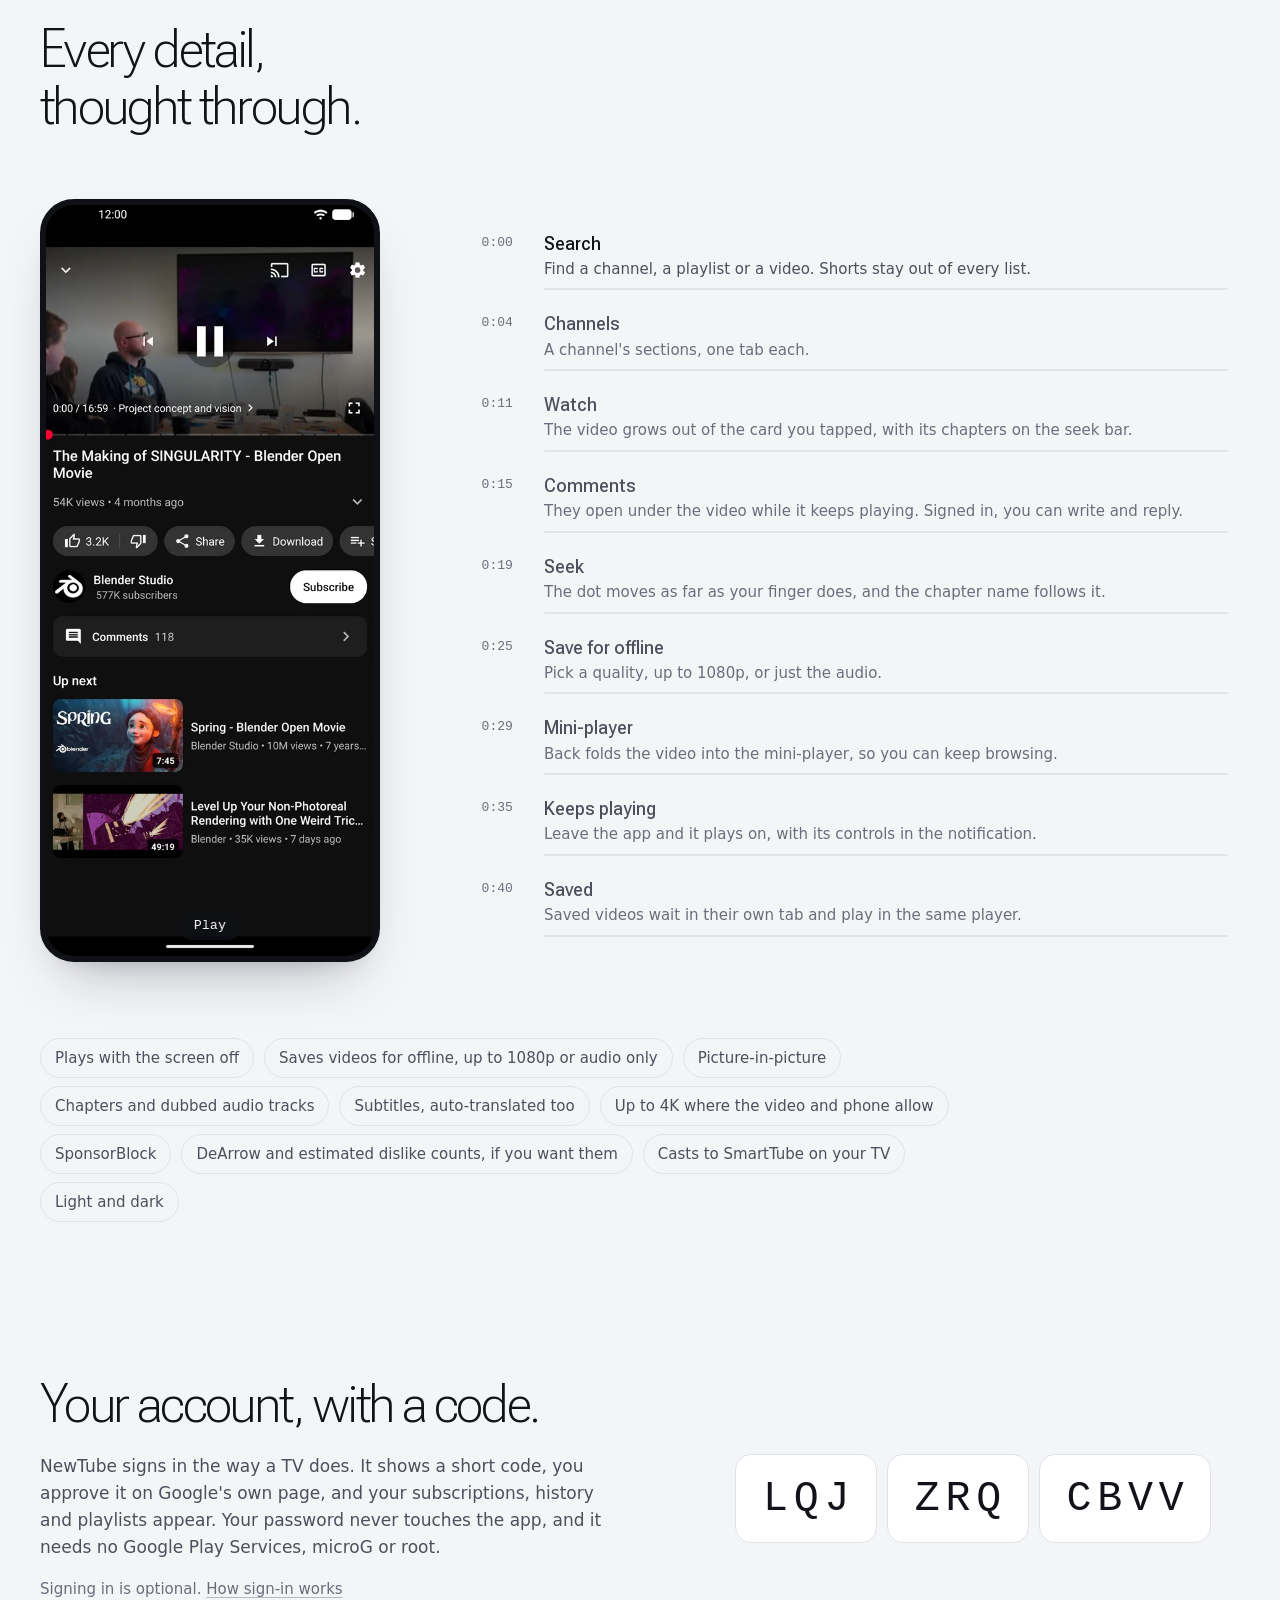
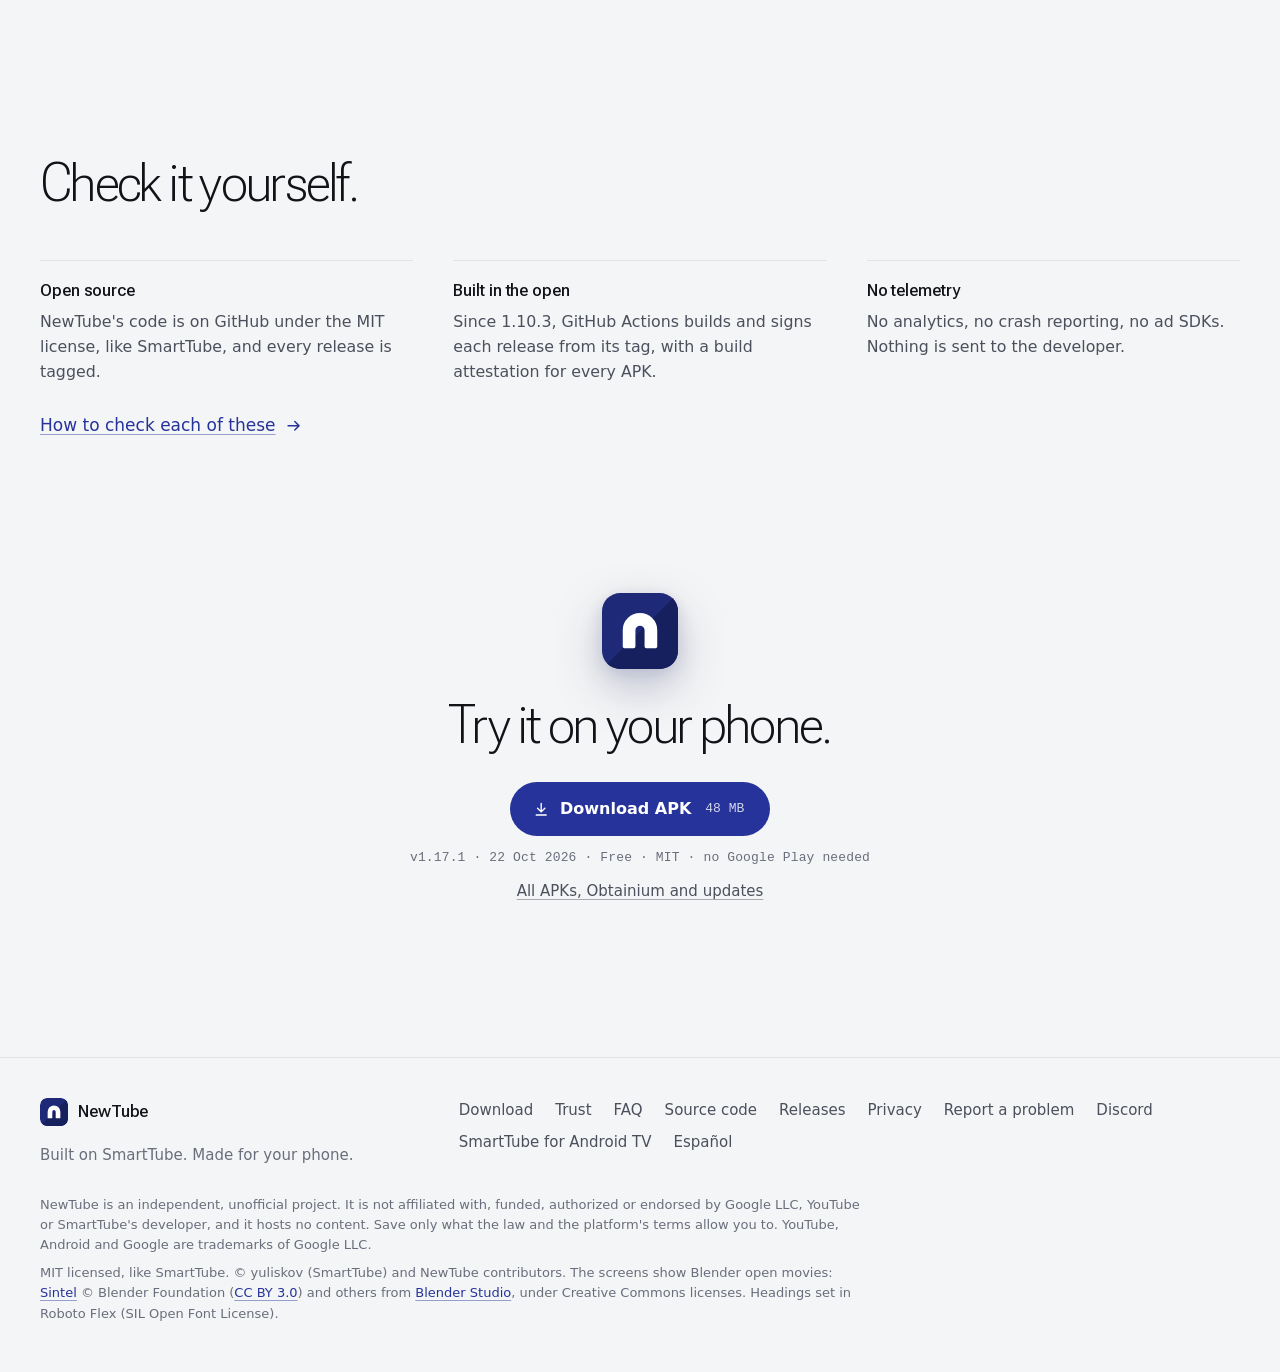
==== commit ed3954db: "Publish website from aleixrodriala/newtube@6f96a1b4 (schedule)" ====
--- a/index.html
+++ b/index.html
@@ -107,7 +107,7 @@
         </ul>
       </nav>
       <a class="lang" href="/es/" hreflang="es" lang="es" title="Leer en español">ES</a>
-      <a class="gh" href="https://github.com/aleixrodriala/newtube"><svg aria-hidden="true"><use href="#i-github"/></svg><span class="visually-hidden">NewTube's source code on GitHub</span><span class="gh-stars" data-stars="811"><svg class="i fill" aria-hidden="true"><use href="#i-star"/></svg>811<span class="visually-hidden"> stars</span></span></a>
+      <a class="gh" href="https://github.com/aleixrodriala/newtube"><svg aria-hidden="true"><use href="#i-github"/></svg><span class="visually-hidden">NewTube's source code on GitHub</span><span class="gh-stars" data-stars="816"><svg class="i fill" aria-hidden="true"><use href="#i-star"/></svg>816<span class="visually-hidden"> stars</span></span></a>
     </div>
   </header>
 
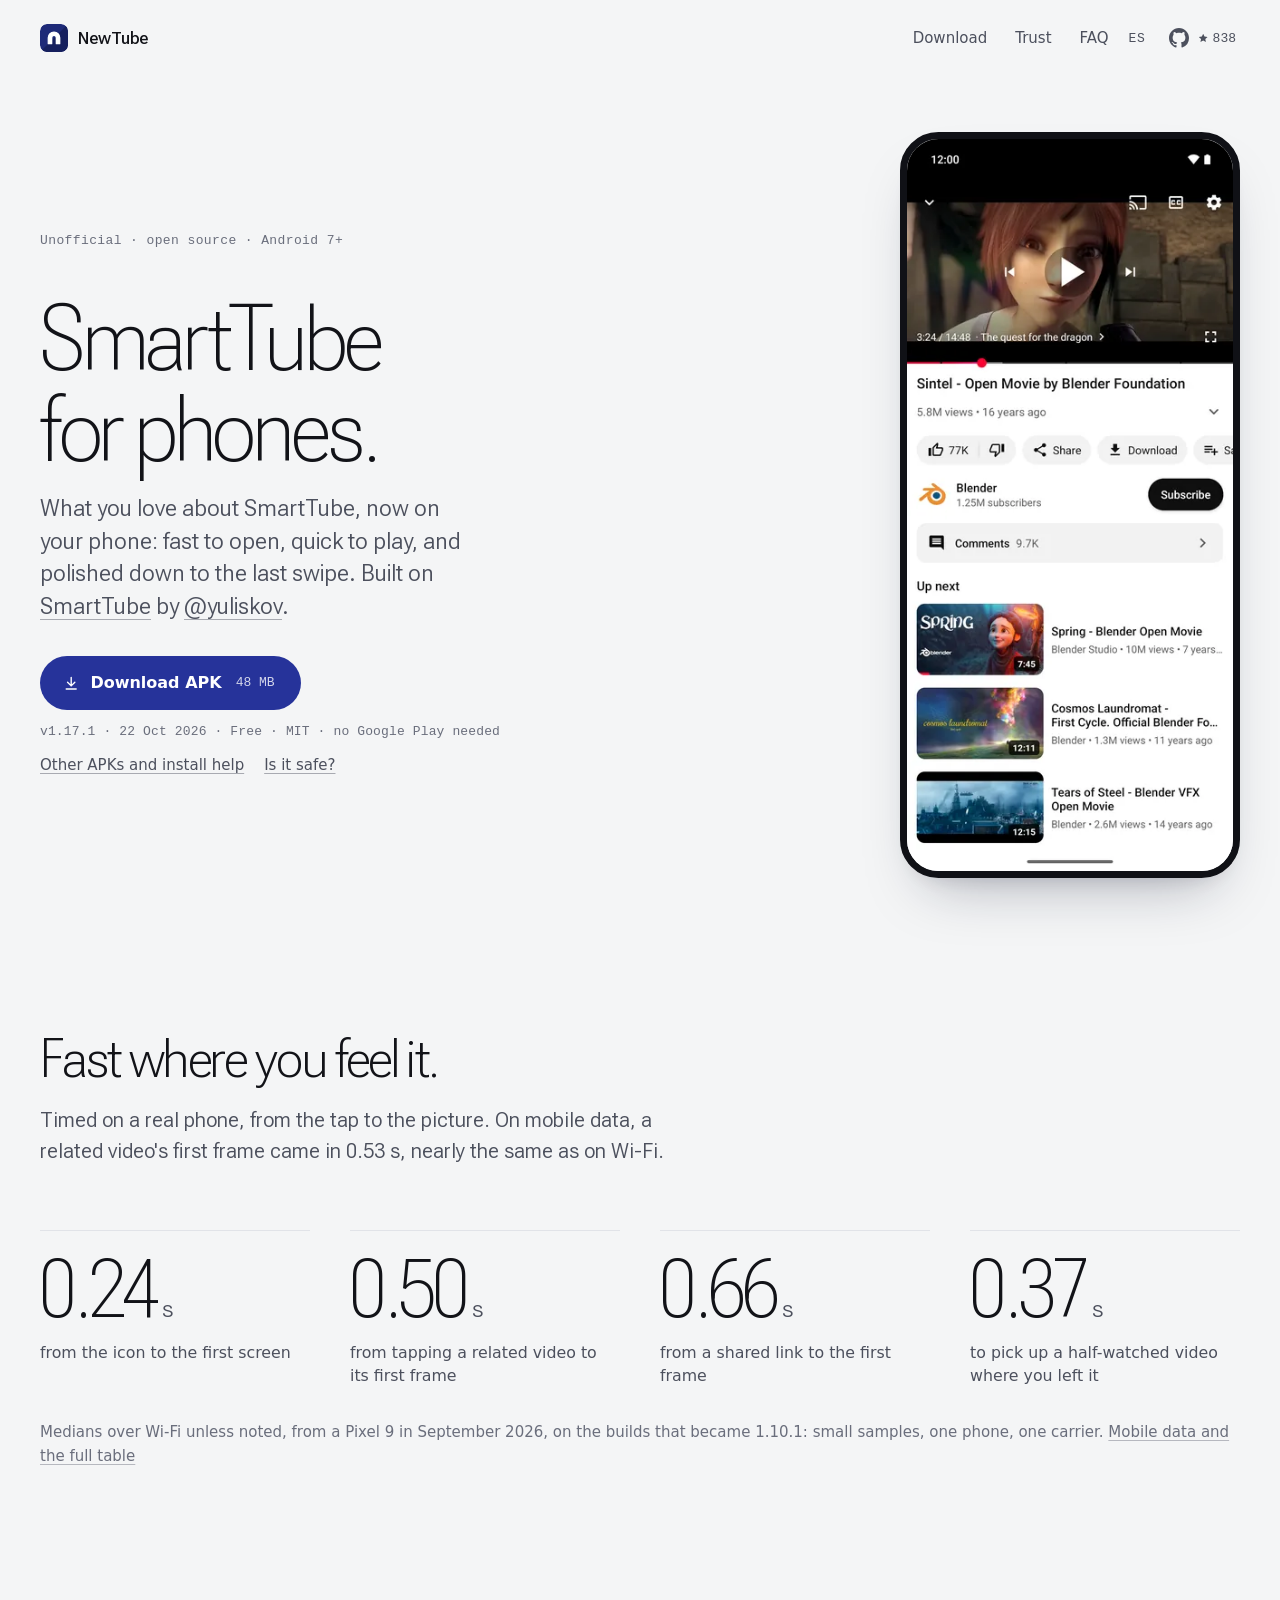
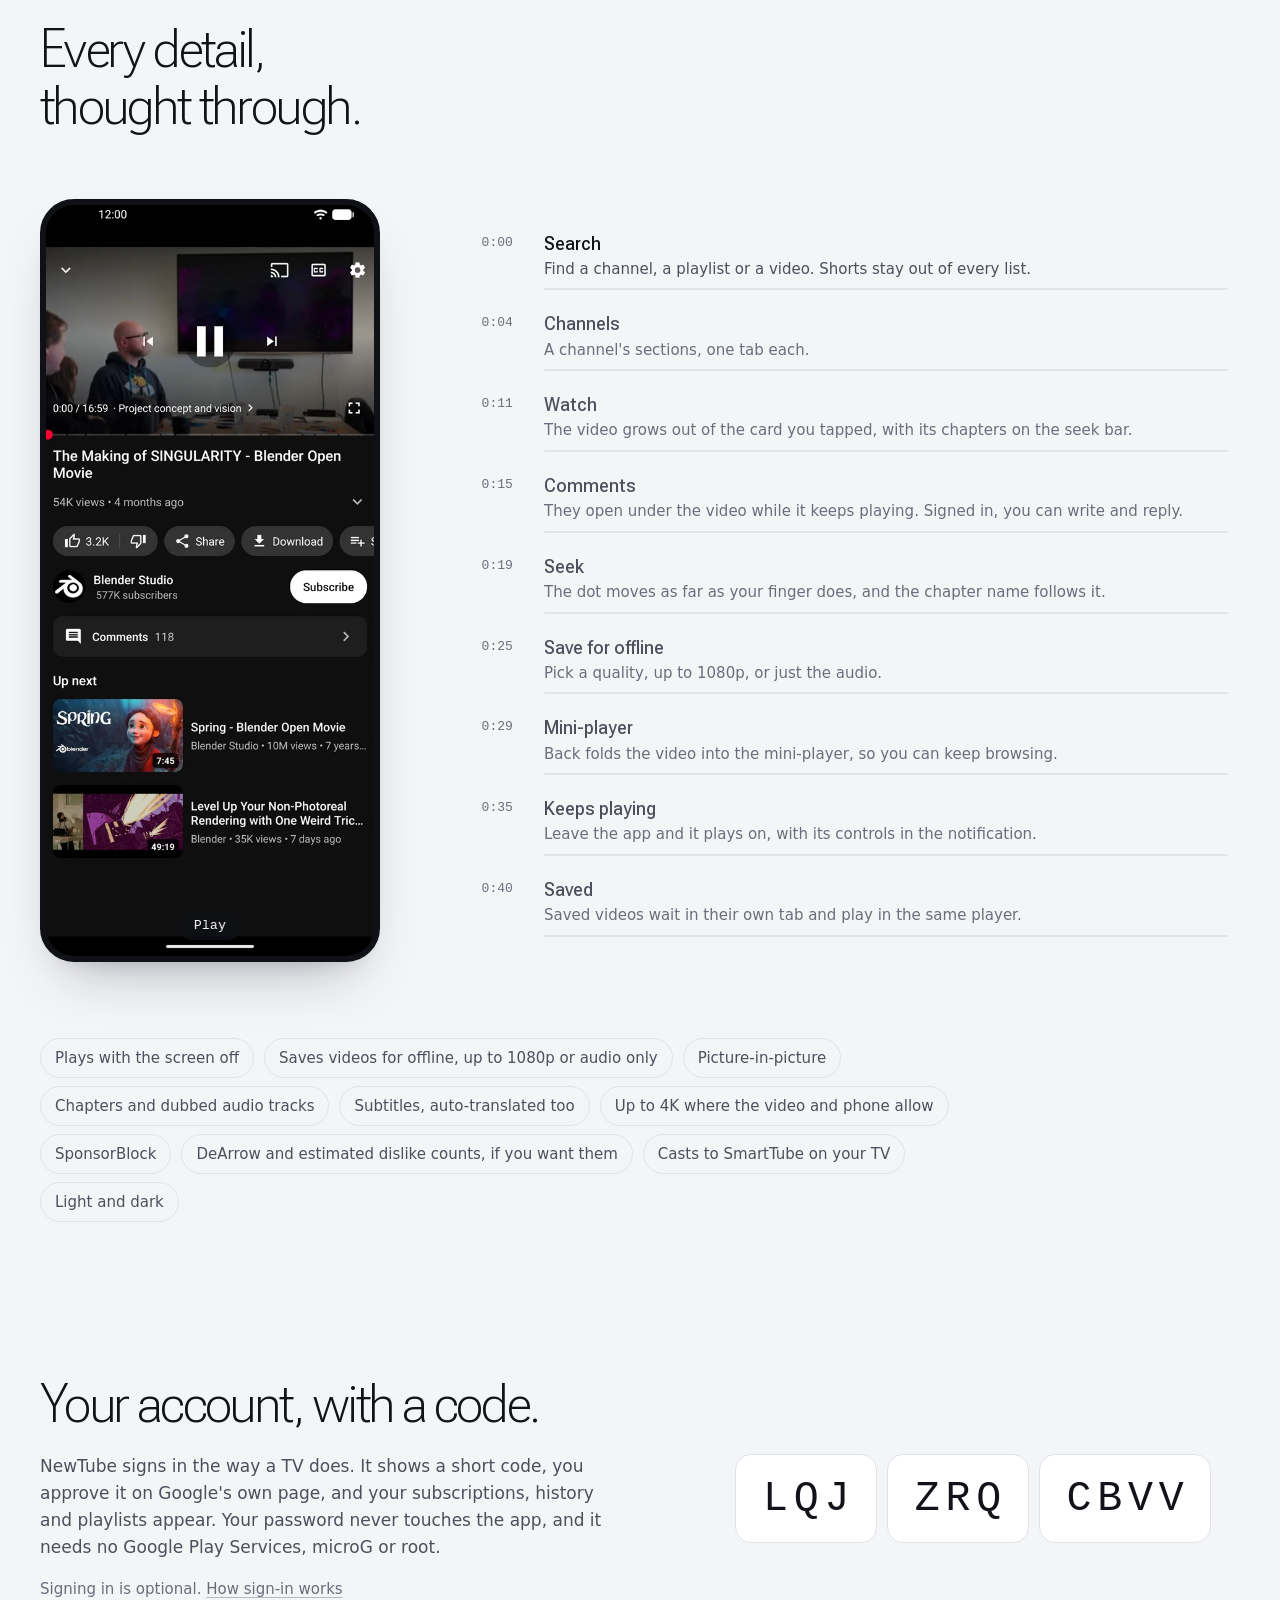
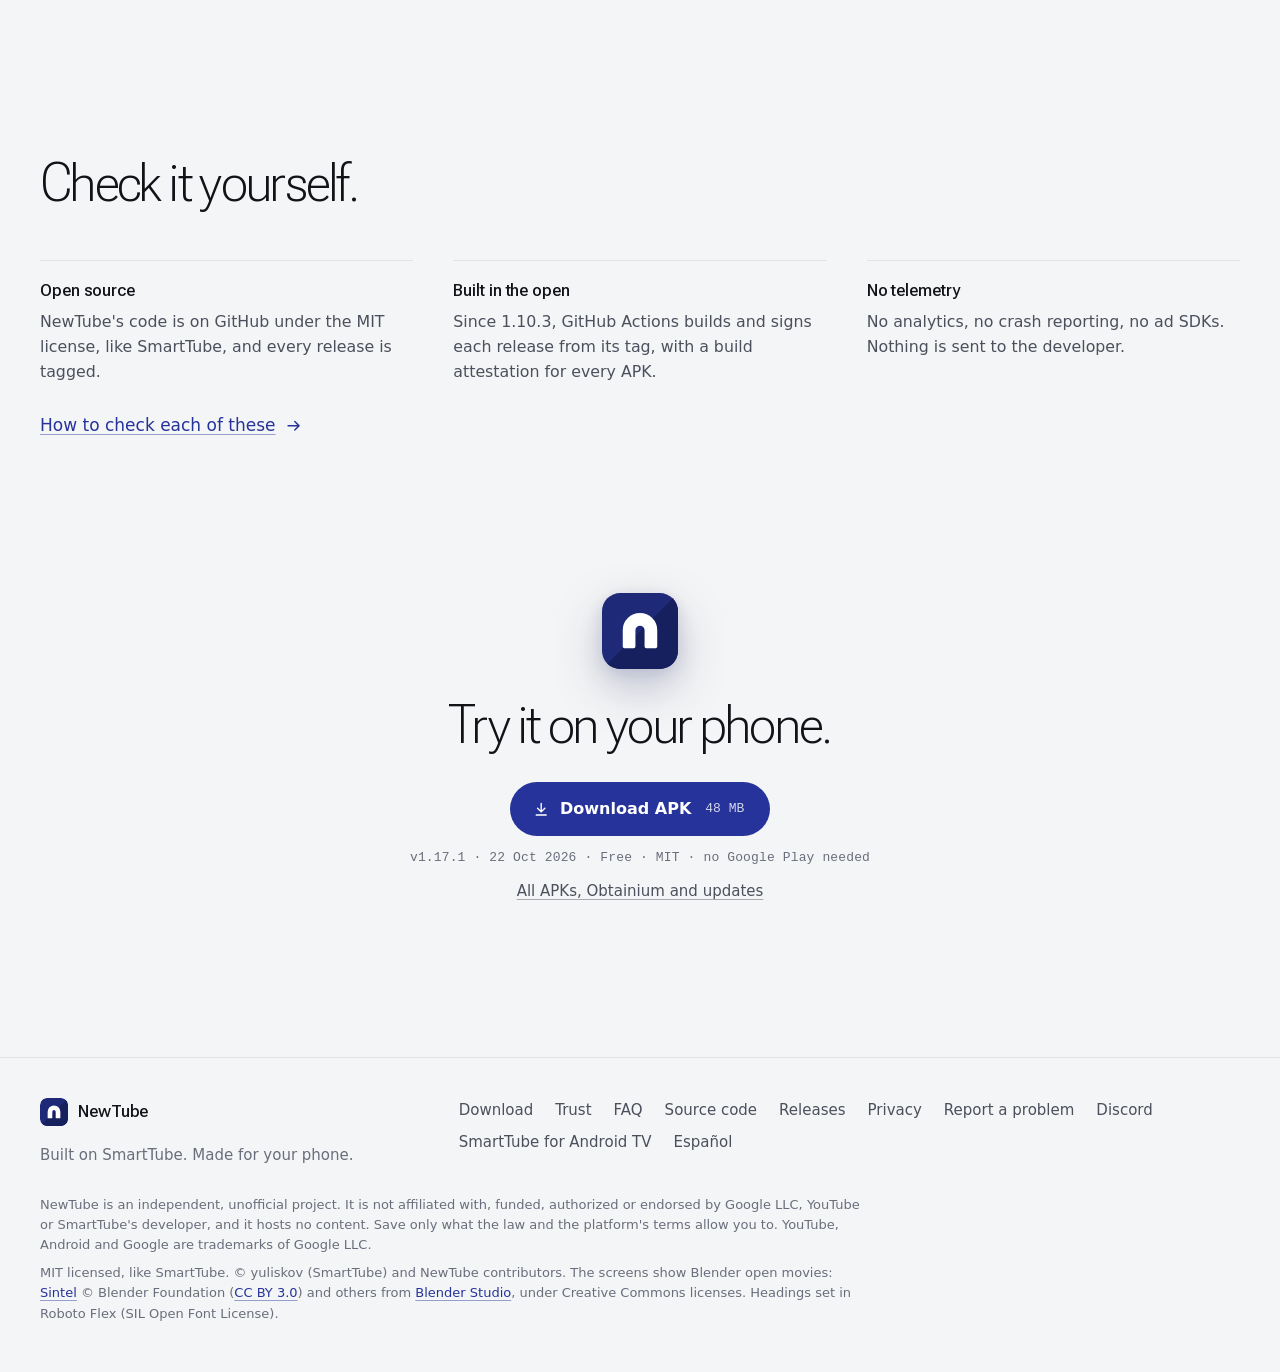
==== commit 88c27c52: "Publish website from aleixrodriala/newtube@6f96a1b4 (schedule)" ====
--- a/index.html
+++ b/index.html
@@ -107,7 +107,7 @@
         </ul>
       </nav>
       <a class="lang" href="/es/" hreflang="es" lang="es" title="Leer en español">ES</a>
-      <a class="gh" href="https://github.com/aleixrodriala/newtube"><svg aria-hidden="true"><use href="#i-github"/></svg><span class="visually-hidden">NewTube's source code on GitHub</span><span class="gh-stars" data-stars="816"><svg class="i fill" aria-hidden="true"><use href="#i-star"/></svg>816<span class="visually-hidden"> stars</span></span></a>
+      <a class="gh" href="https://github.com/aleixrodriala/newtube"><svg aria-hidden="true"><use href="#i-github"/></svg><span class="visually-hidden">NewTube's source code on GitHub</span><span class="gh-stars" data-stars="838"><svg class="i fill" aria-hidden="true"><use href="#i-star"/></svg>838<span class="visually-hidden"> stars</span></span></a>
     </div>
   </header>
 
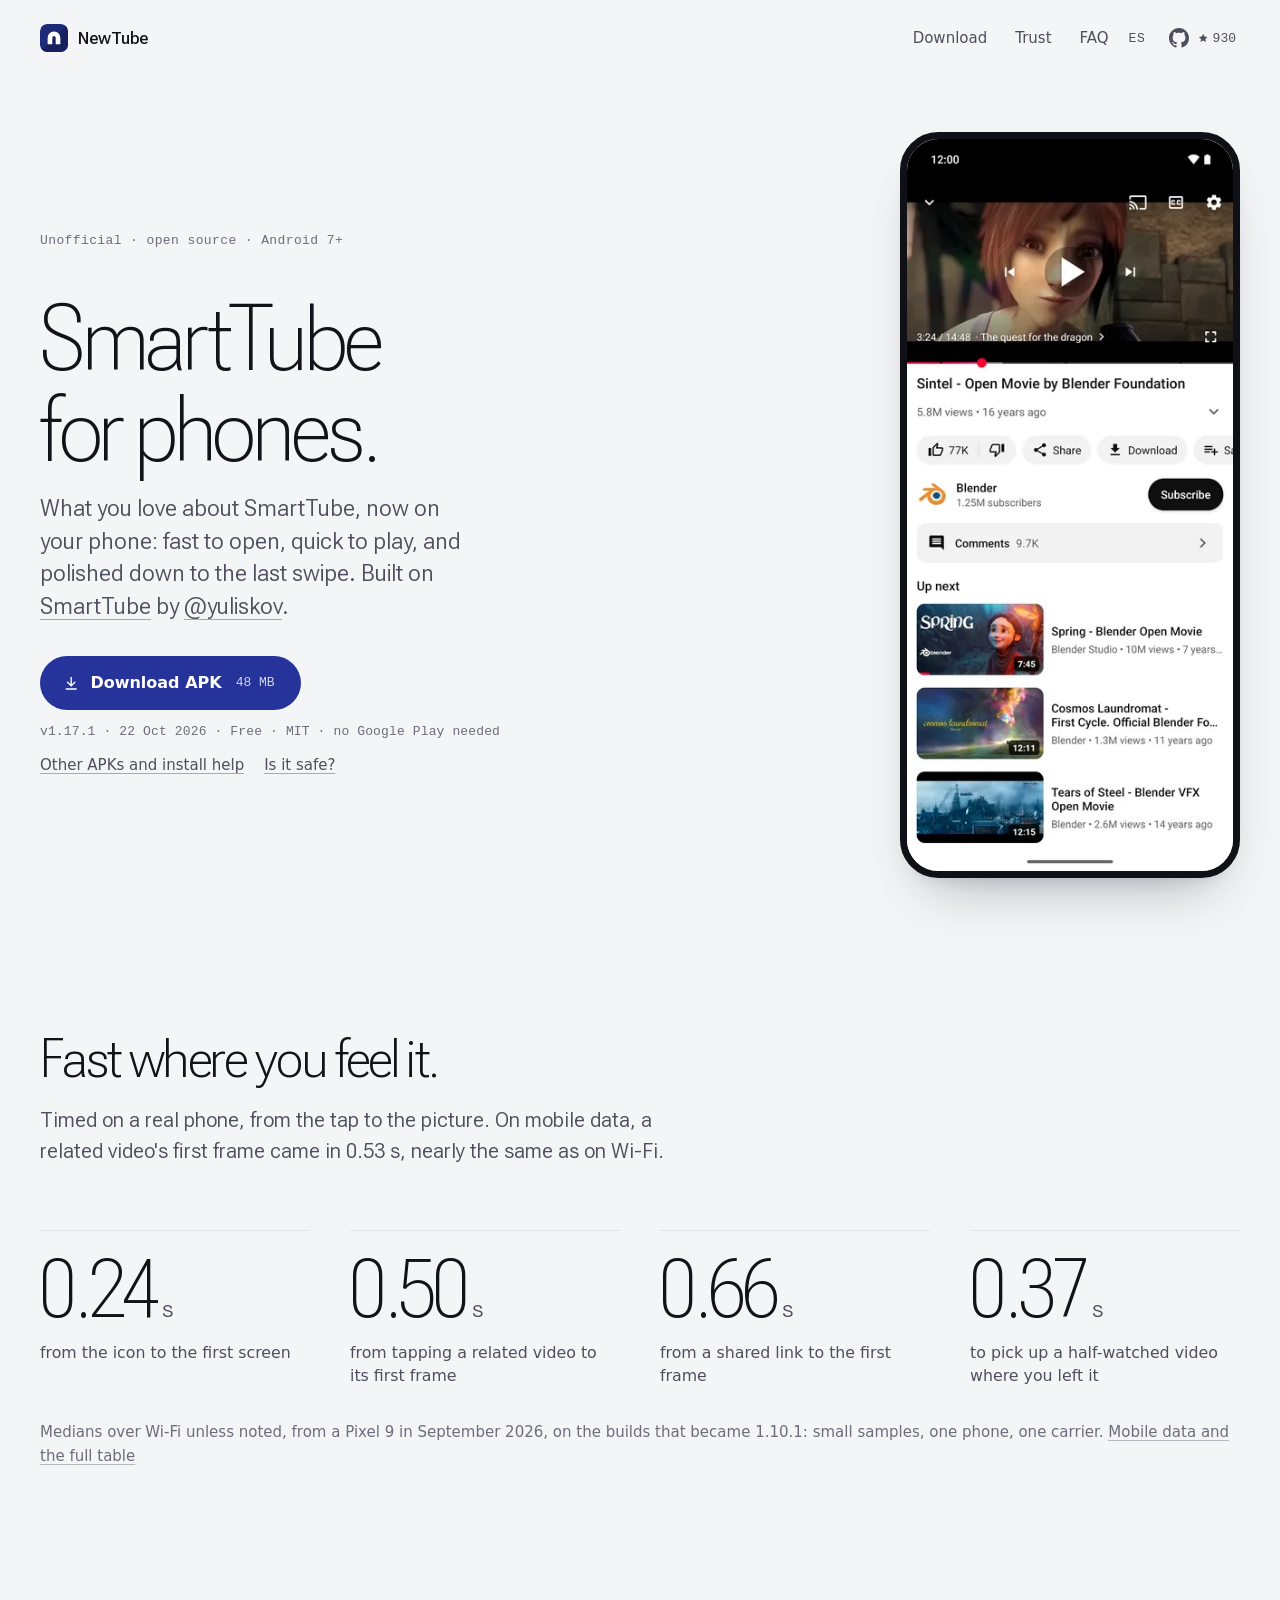
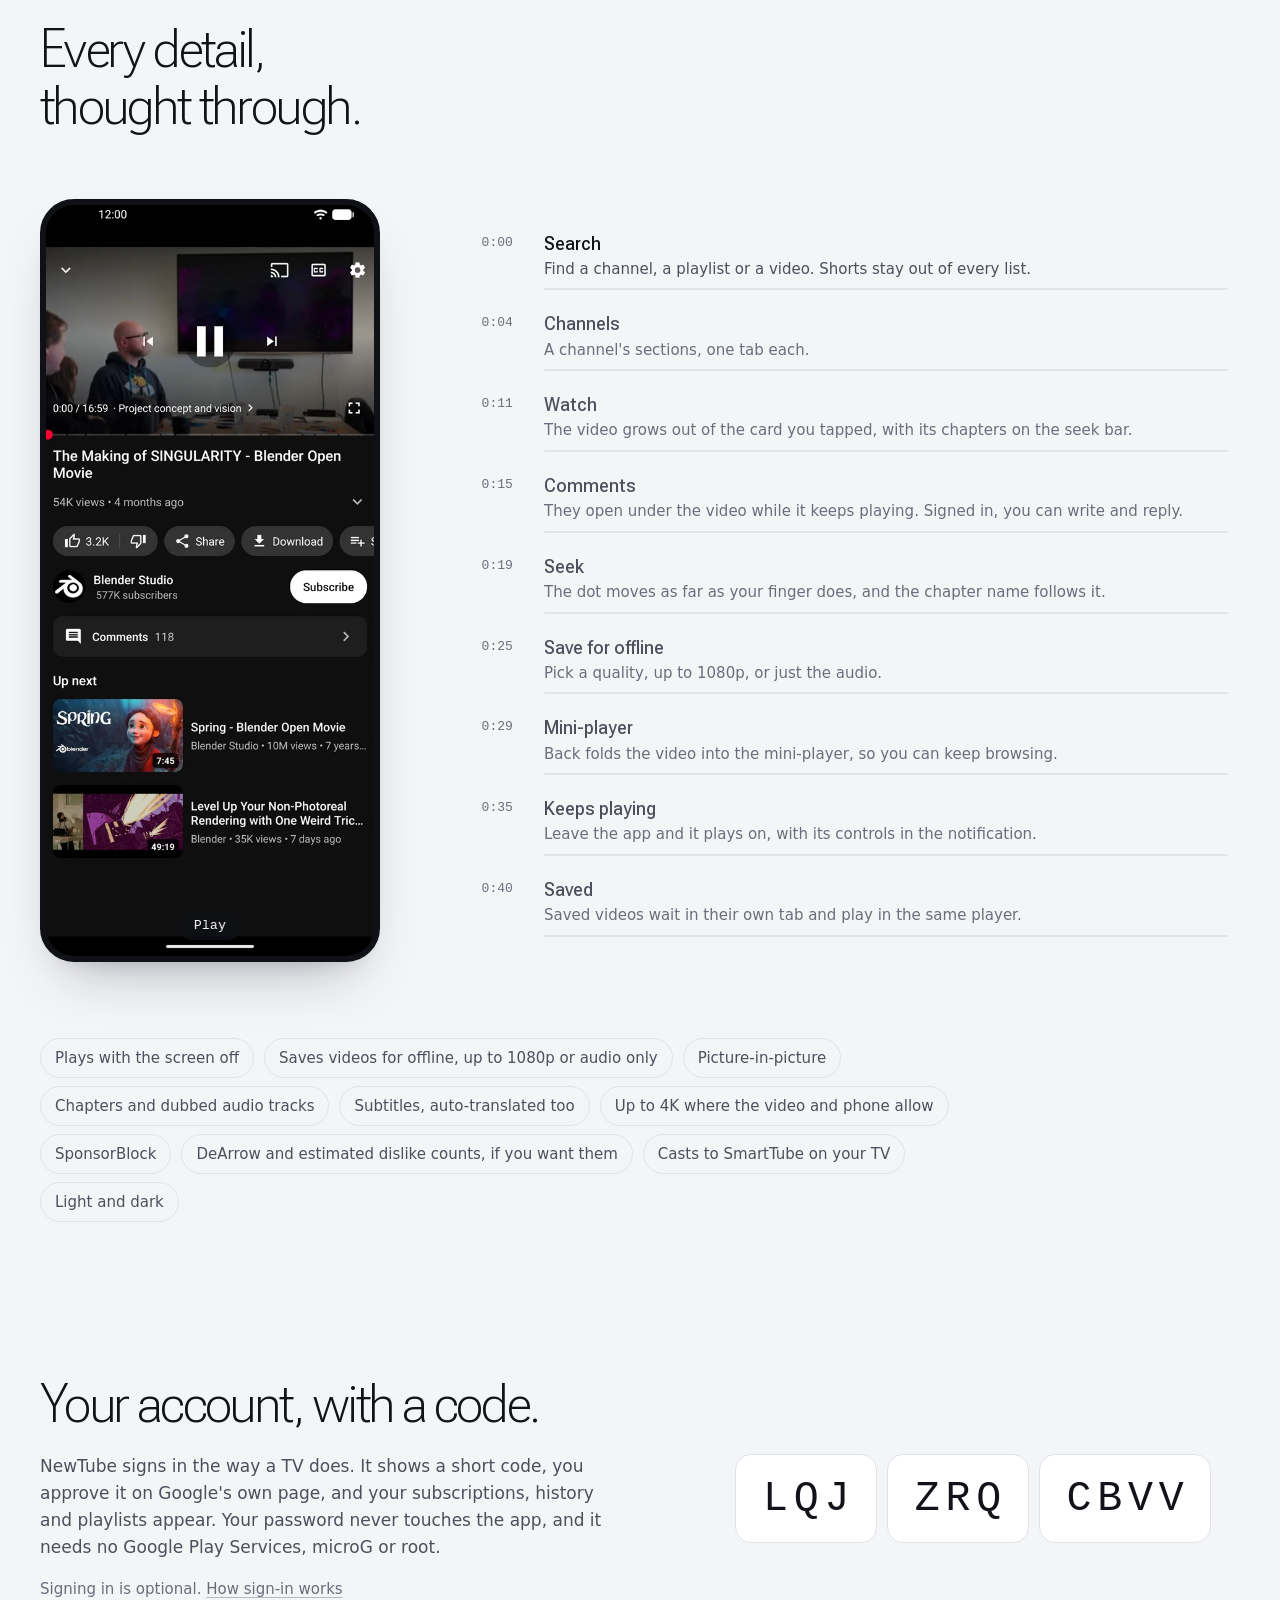
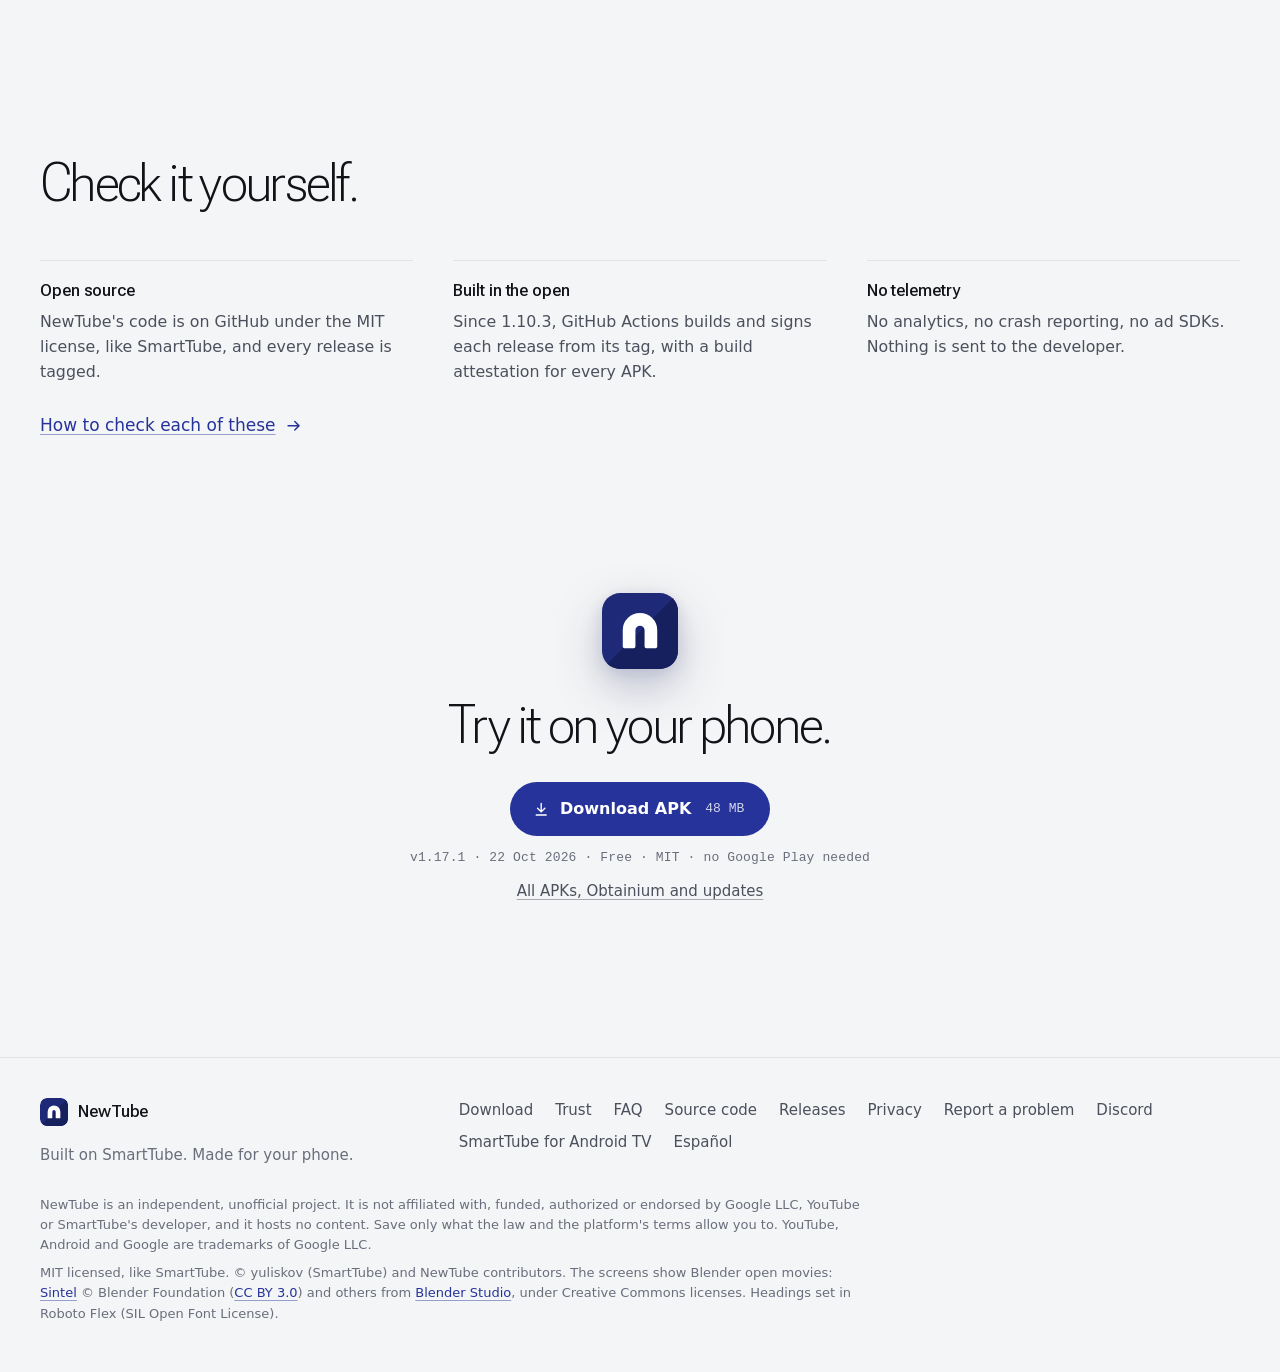
==== commit 2221fd60: "Publish website from aleixrodriala/newtube@6f96a1b4 (schedule)" ====
--- a/index.html
+++ b/index.html
@@ -107,7 +107,7 @@
         </ul>
       </nav>
       <a class="lang" href="/es/" hreflang="es" lang="es" title="Leer en español">ES</a>
-      <a class="gh" href="https://github.com/aleixrodriala/newtube"><svg aria-hidden="true"><use href="#i-github"/></svg><span class="visually-hidden">NewTube's source code on GitHub</span><span class="gh-stars" data-stars="838"><svg class="i fill" aria-hidden="true"><use href="#i-star"/></svg>838<span class="visually-hidden"> stars</span></span></a>
+      <a class="gh" href="https://github.com/aleixrodriala/newtube"><svg aria-hidden="true"><use href="#i-github"/></svg><span class="visually-hidden">NewTube's source code on GitHub</span><span class="gh-stars" data-stars="930"><svg class="i fill" aria-hidden="true"><use href="#i-star"/></svg>930<span class="visually-hidden"> stars</span></span></a>
     </div>
   </header>
 
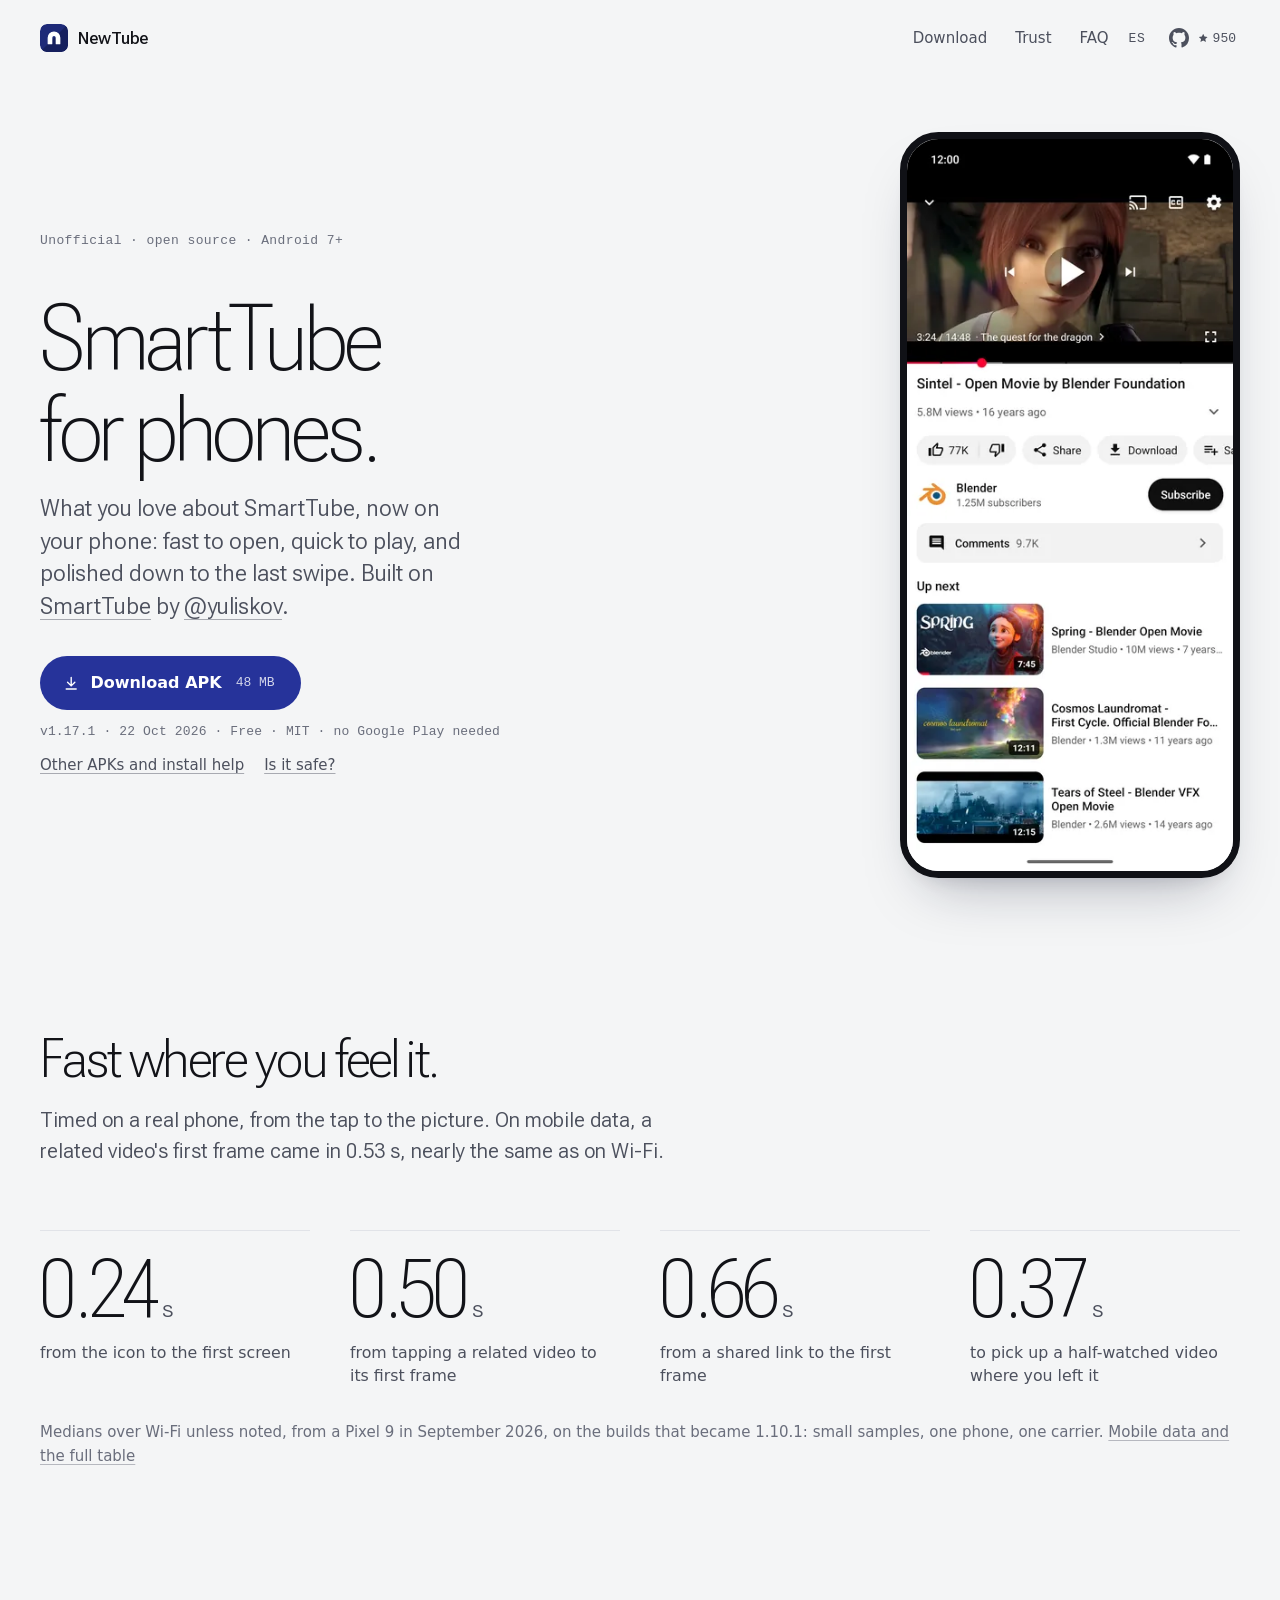
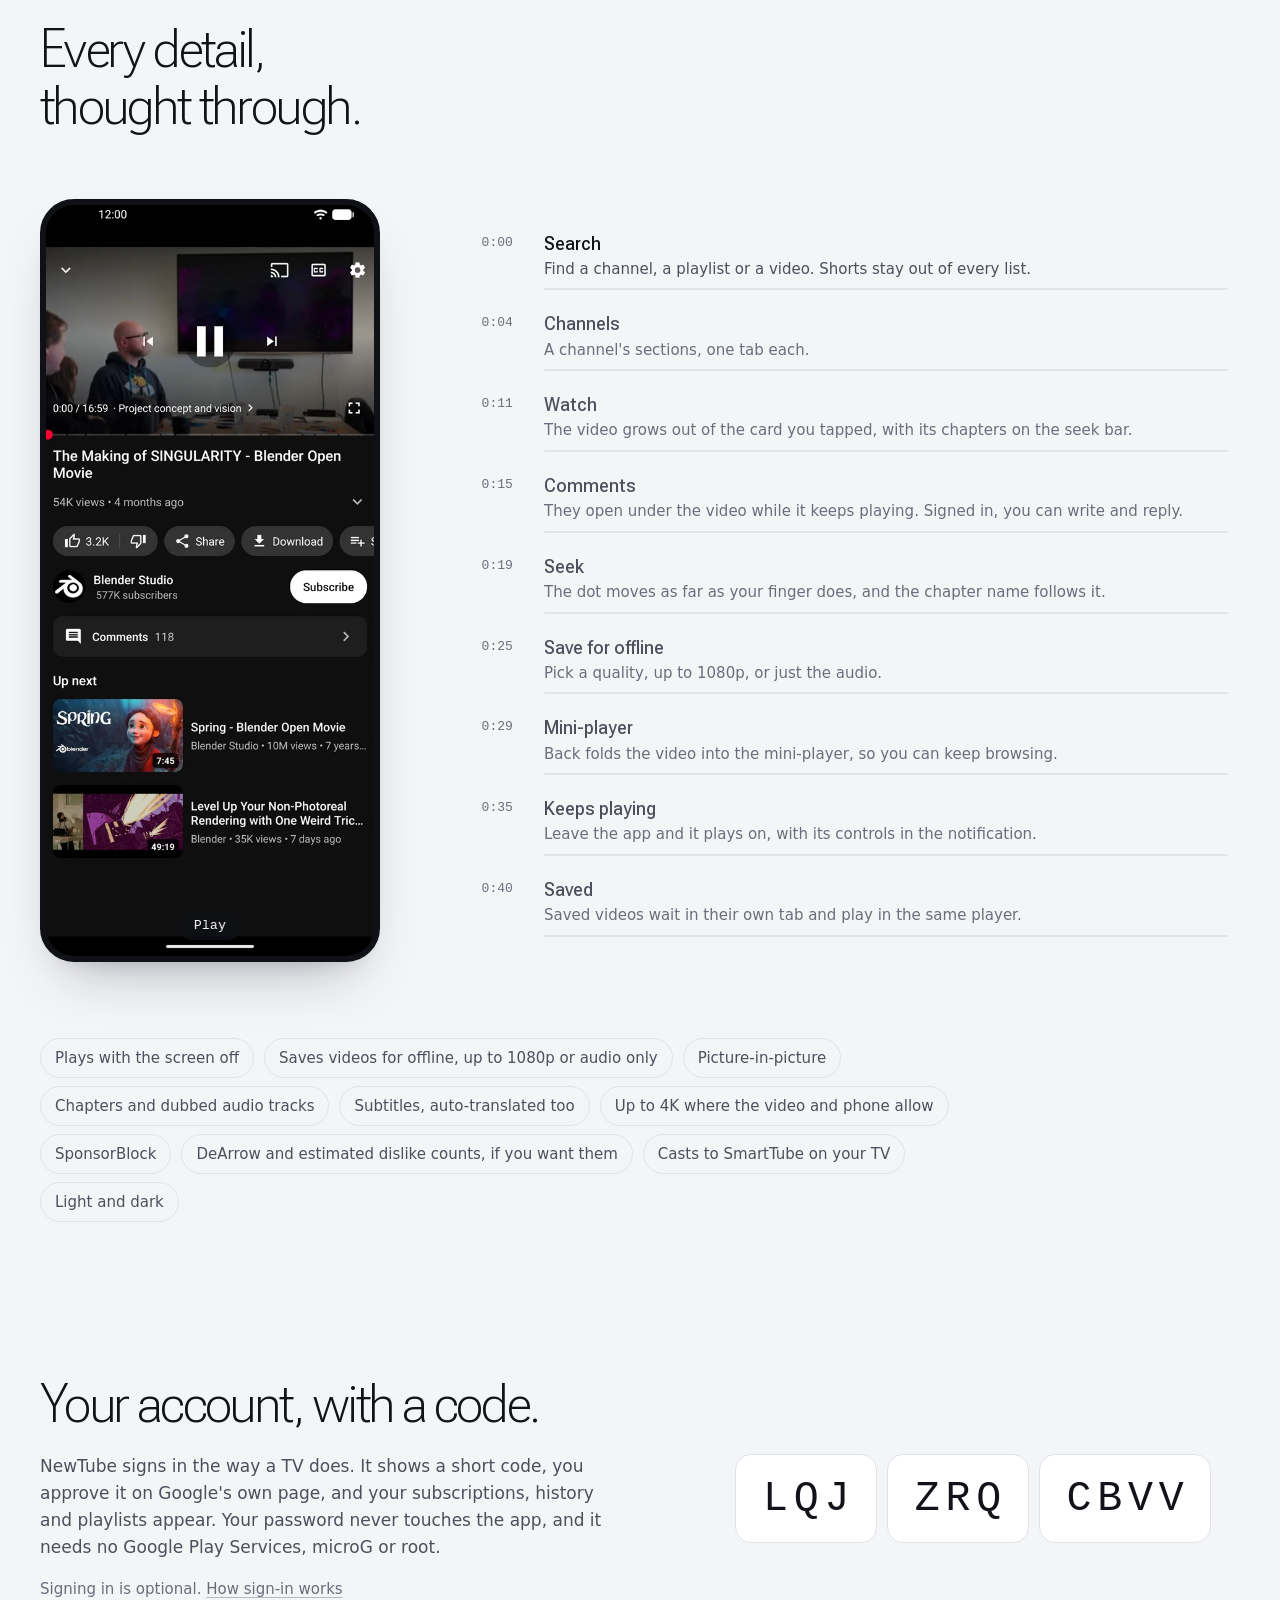
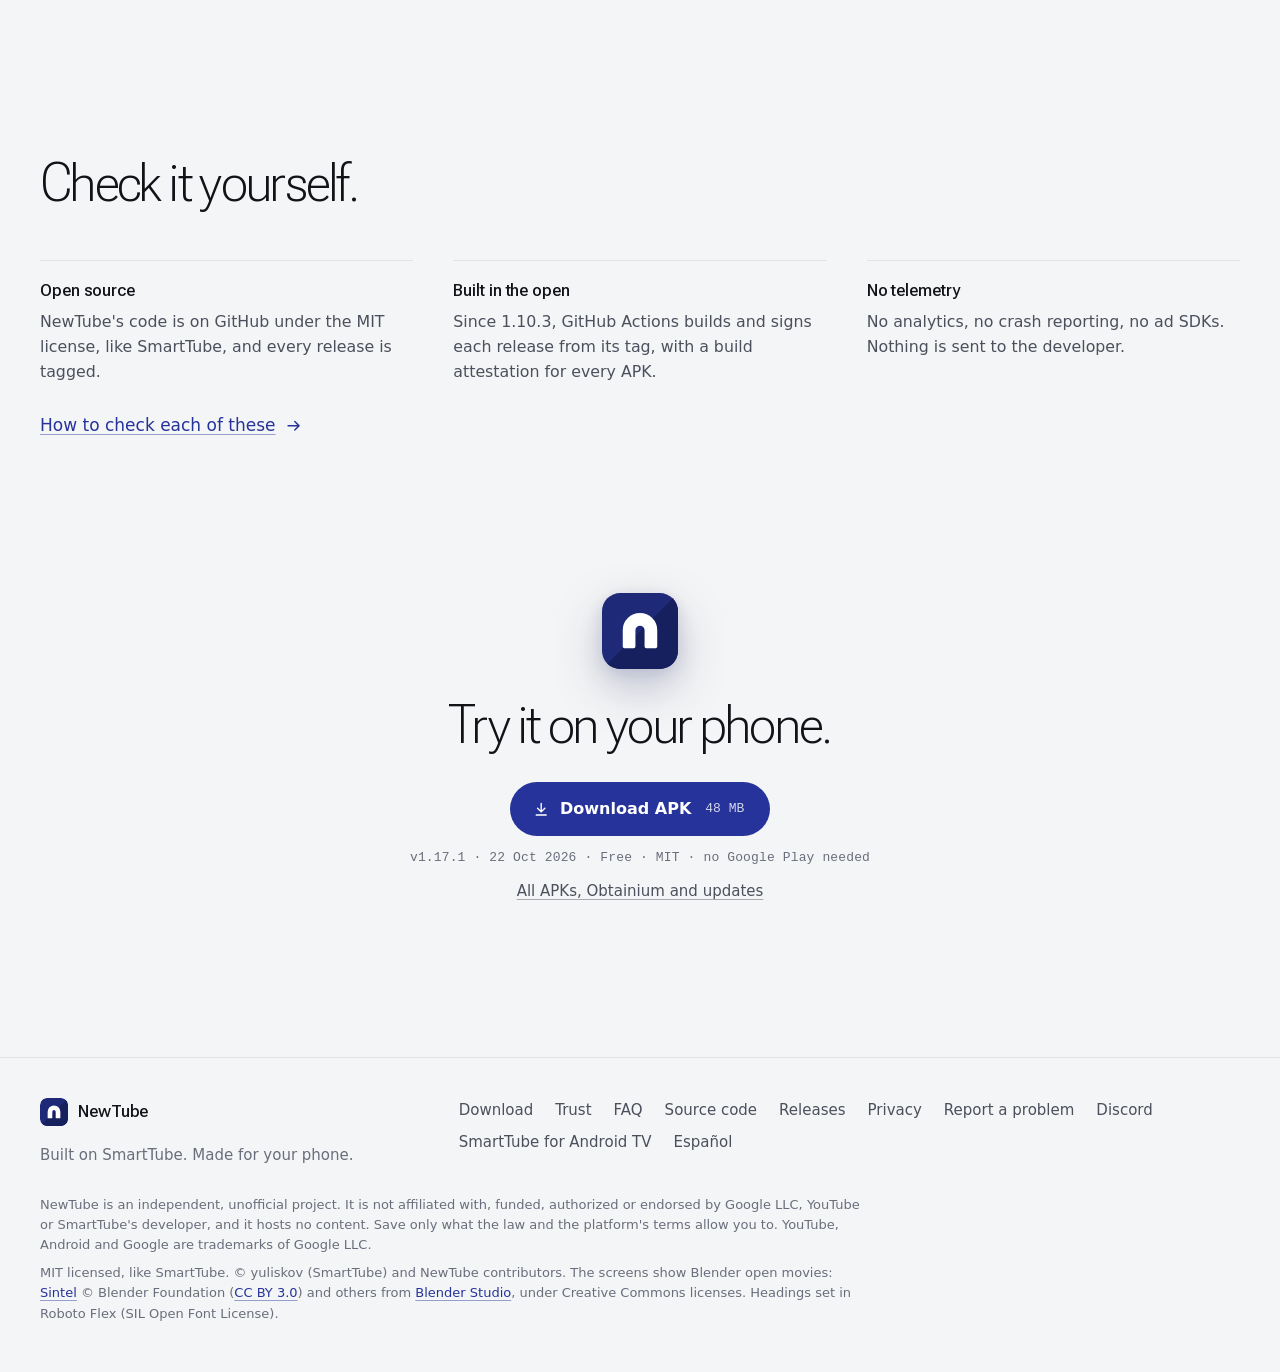
==== commit 6df1bb00: "Publish website from aleixrodriala/newtube@6f96a1b4 (schedule)" ====
--- a/index.html
+++ b/index.html
@@ -107,7 +107,7 @@
         </ul>
       </nav>
       <a class="lang" href="/es/" hreflang="es" lang="es" title="Leer en español">ES</a>
-      <a class="gh" href="https://github.com/aleixrodriala/newtube"><svg aria-hidden="true"><use href="#i-github"/></svg><span class="visually-hidden">NewTube's source code on GitHub</span><span class="gh-stars" data-stars="930"><svg class="i fill" aria-hidden="true"><use href="#i-star"/></svg>930<span class="visually-hidden"> stars</span></span></a>
+      <a class="gh" href="https://github.com/aleixrodriala/newtube"><svg aria-hidden="true"><use href="#i-github"/></svg><span class="visually-hidden">NewTube's source code on GitHub</span><span class="gh-stars" data-stars="950"><svg class="i fill" aria-hidden="true"><use href="#i-star"/></svg>950<span class="visually-hidden"> stars</span></span></a>
     </div>
   </header>
 
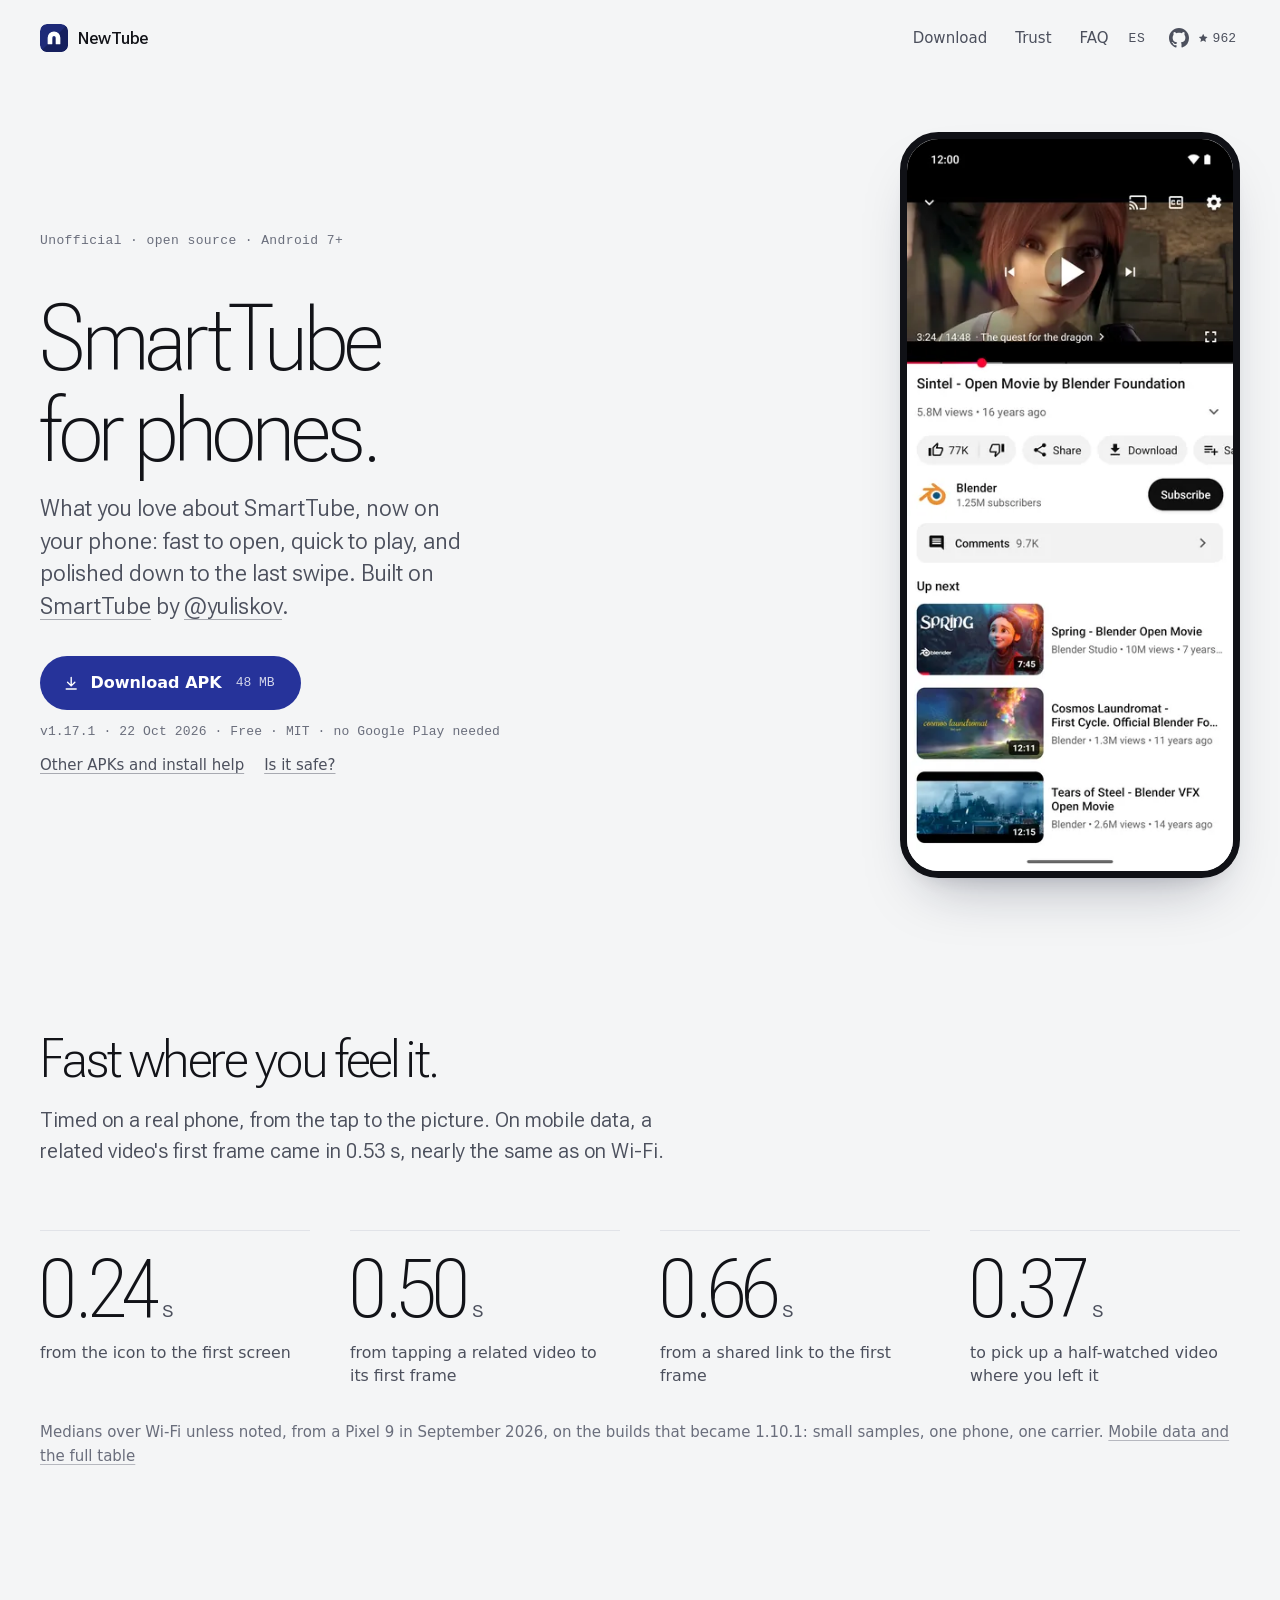
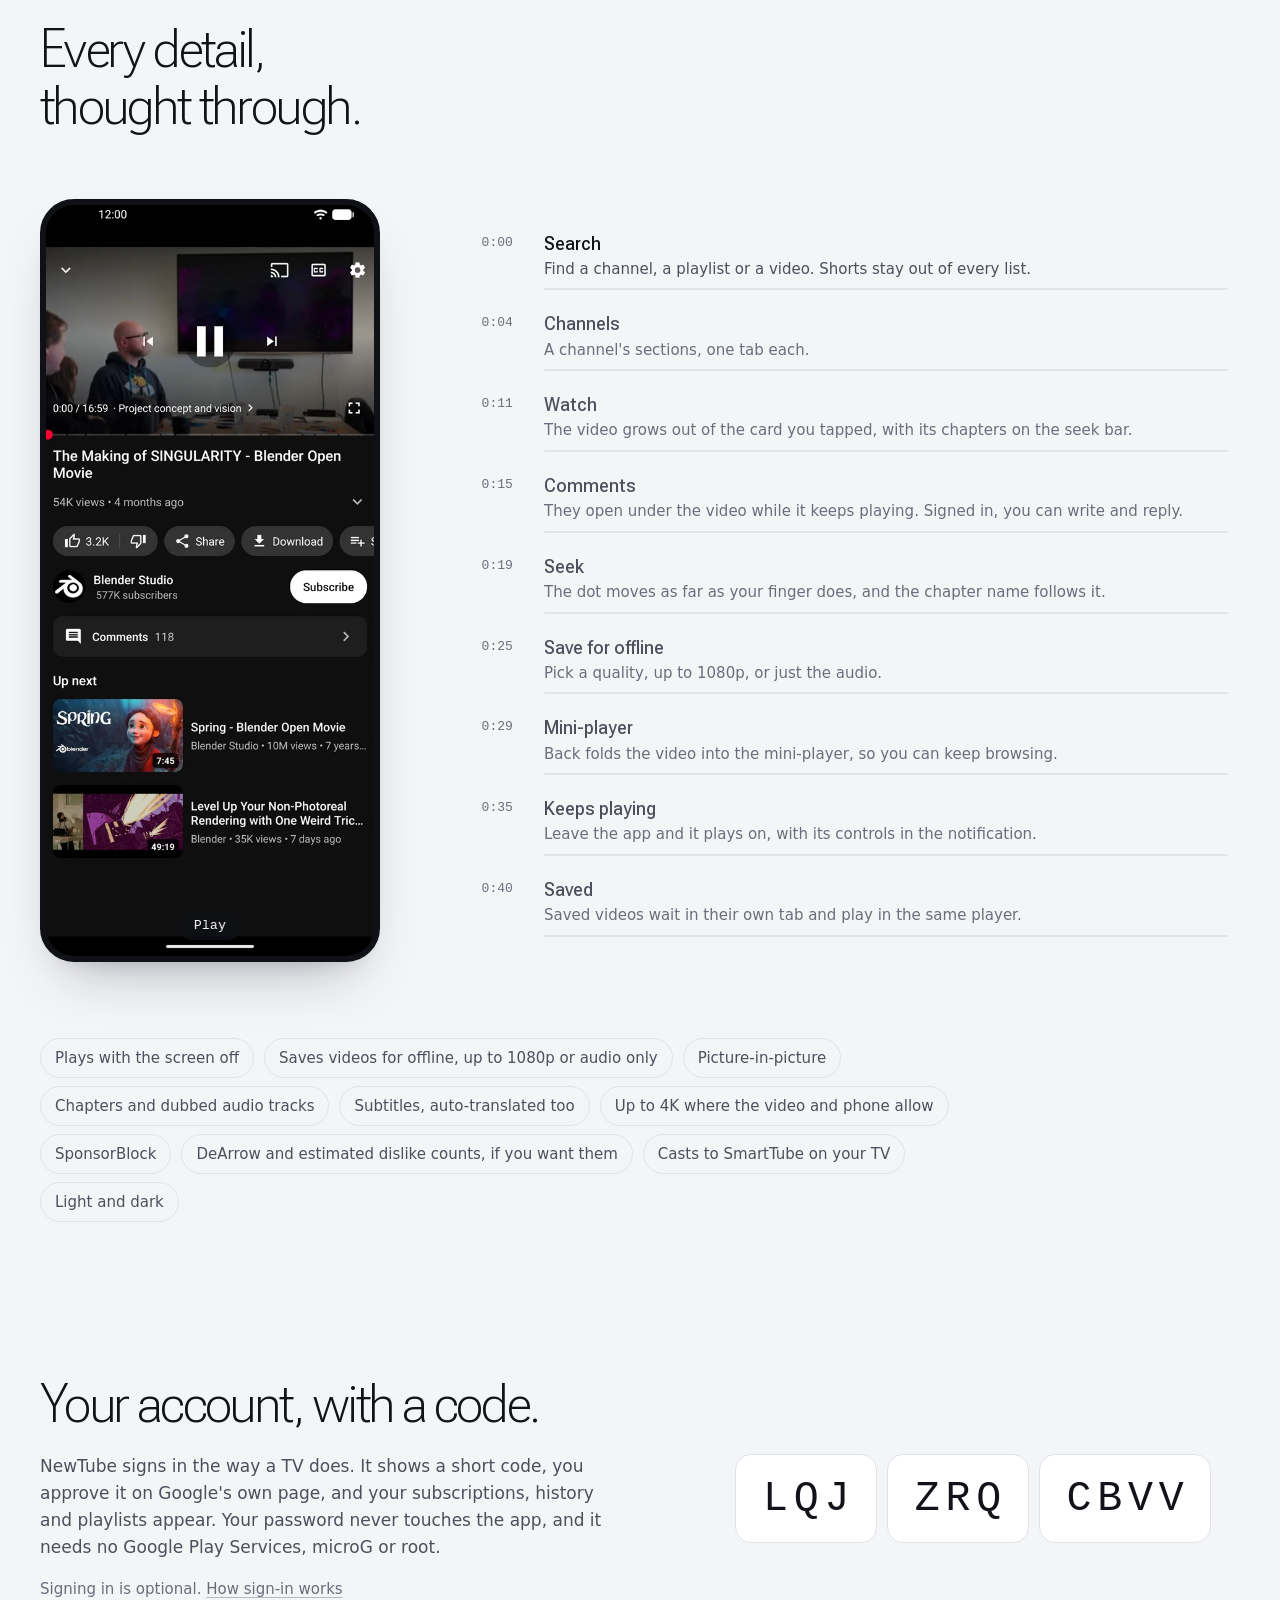
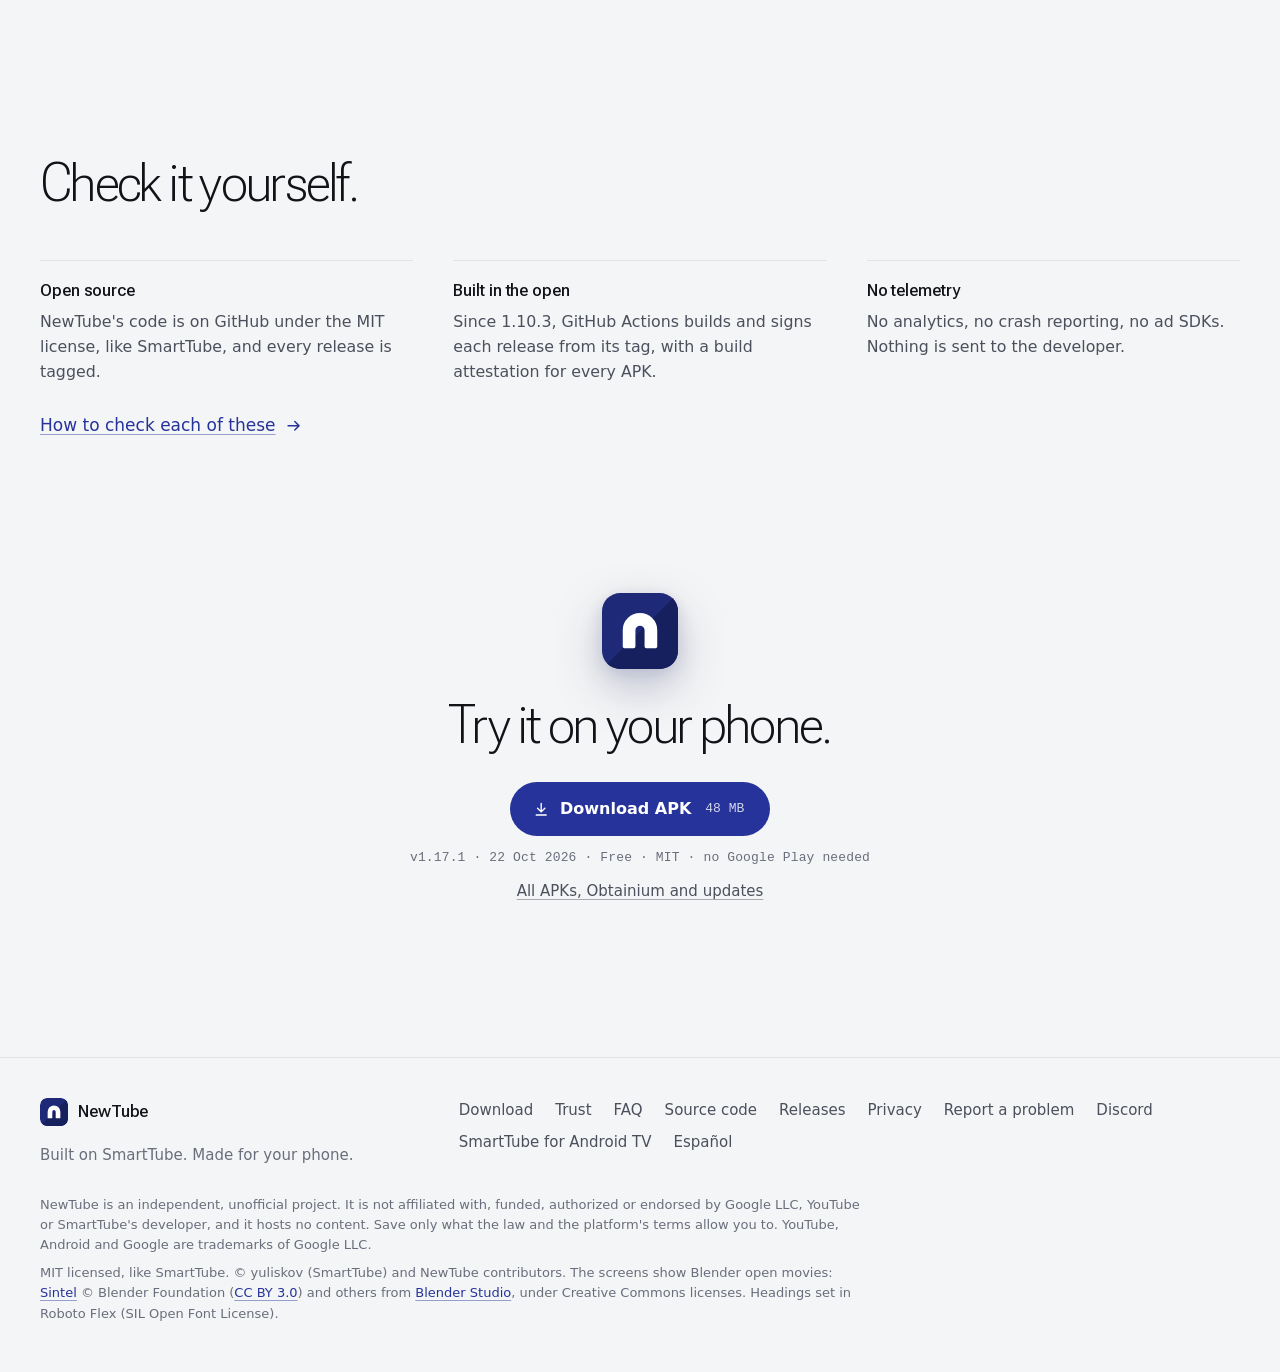
==== commit c7784d9a: "Publish website from aleixrodriala/newtube@6f96a1b4 (schedule)" ====
--- a/index.html
+++ b/index.html
@@ -107,7 +107,7 @@
         </ul>
       </nav>
       <a class="lang" href="/es/" hreflang="es" lang="es" title="Leer en español">ES</a>
-      <a class="gh" href="https://github.com/aleixrodriala/newtube"><svg aria-hidden="true"><use href="#i-github"/></svg><span class="visually-hidden">NewTube's source code on GitHub</span><span class="gh-stars" data-stars="950"><svg class="i fill" aria-hidden="true"><use href="#i-star"/></svg>950<span class="visually-hidden"> stars</span></span></a>
+      <a class="gh" href="https://github.com/aleixrodriala/newtube"><svg aria-hidden="true"><use href="#i-github"/></svg><span class="visually-hidden">NewTube's source code on GitHub</span><span class="gh-stars" data-stars="962"><svg class="i fill" aria-hidden="true"><use href="#i-star"/></svg>962<span class="visually-hidden"> stars</span></span></a>
     </div>
   </header>
 
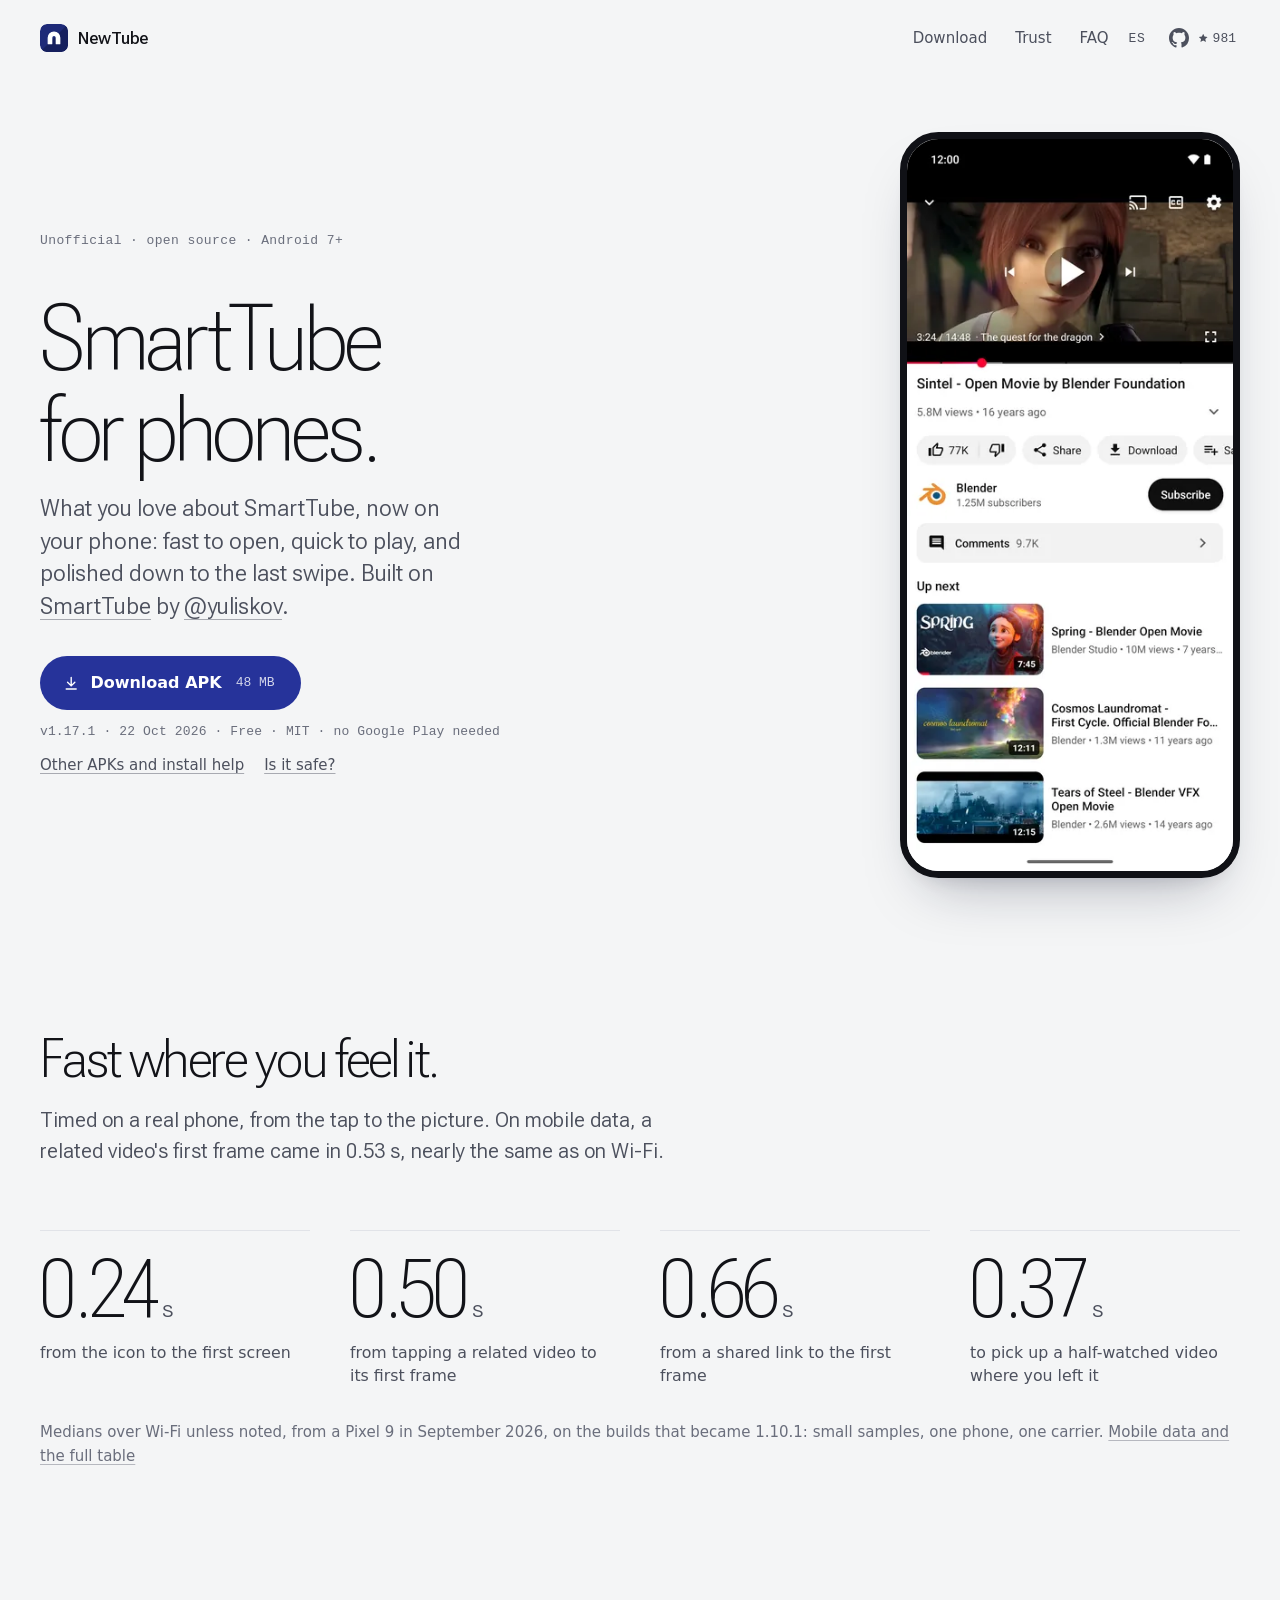
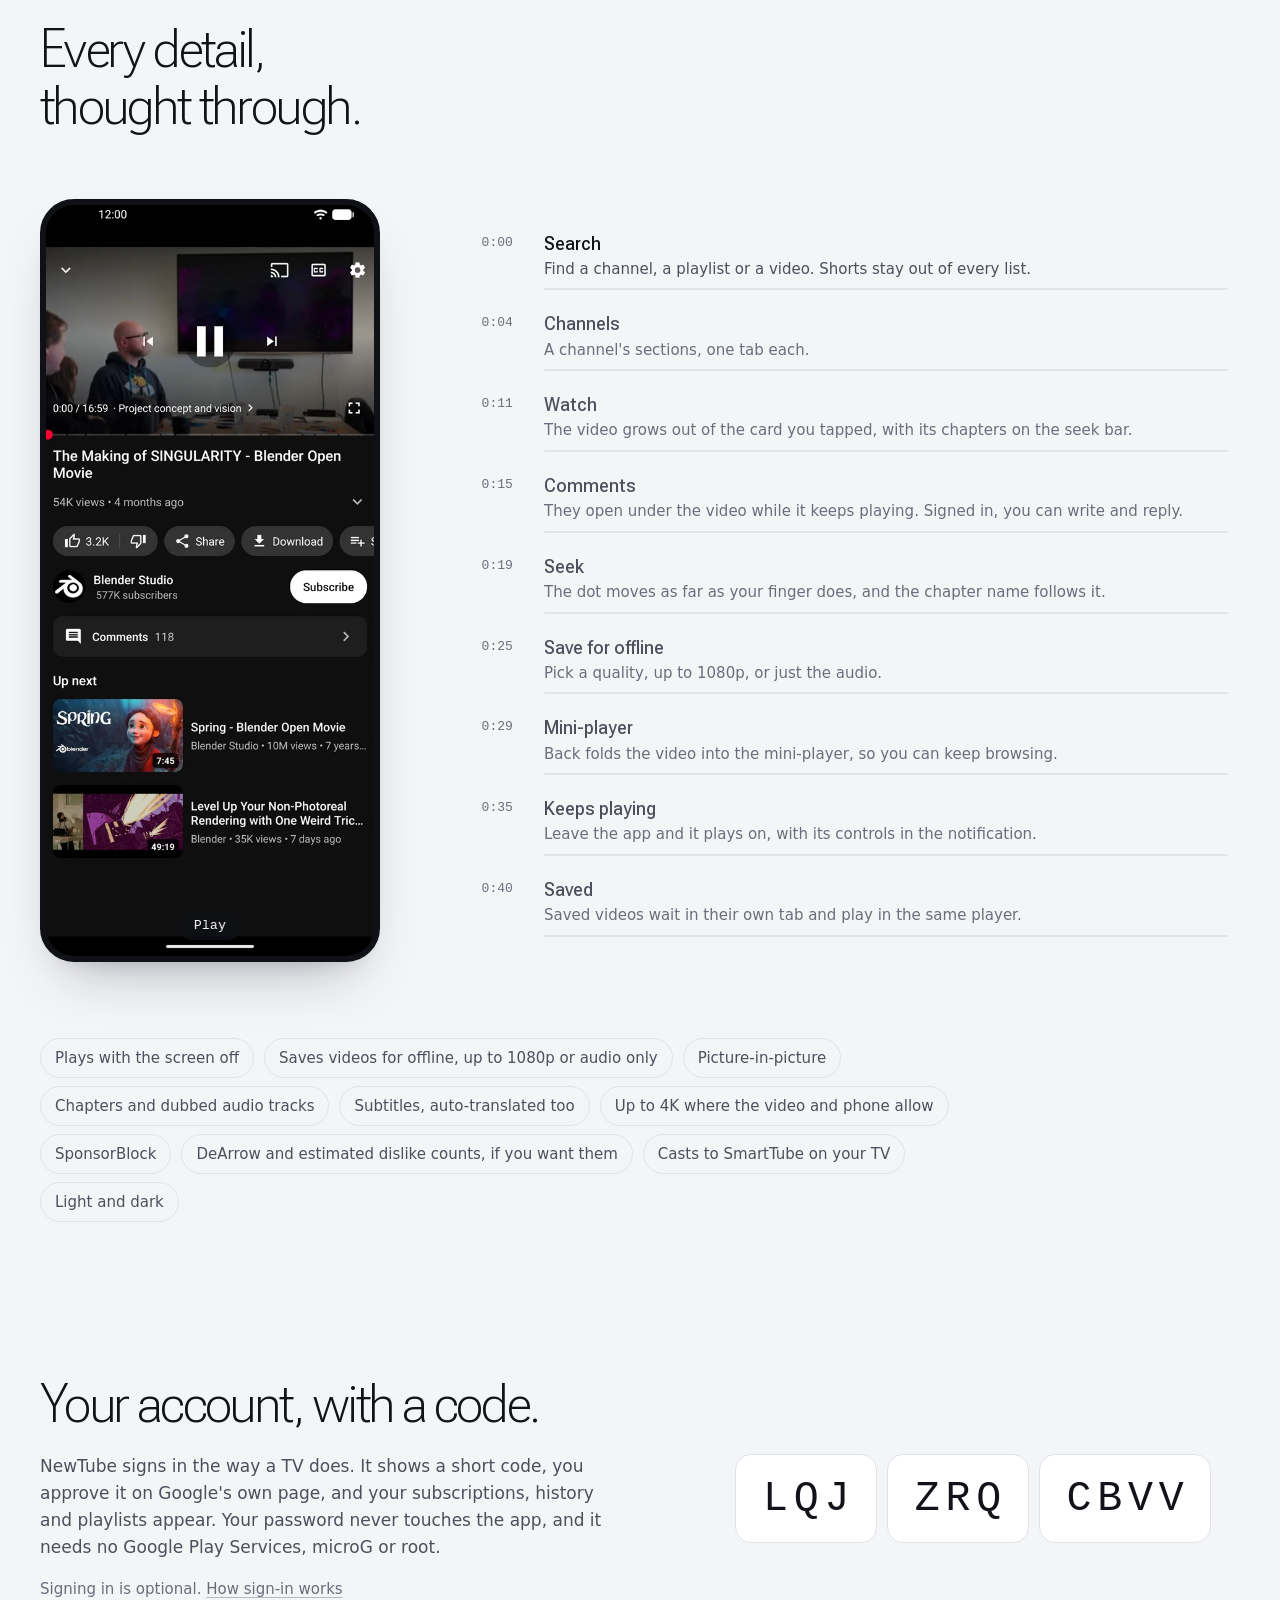
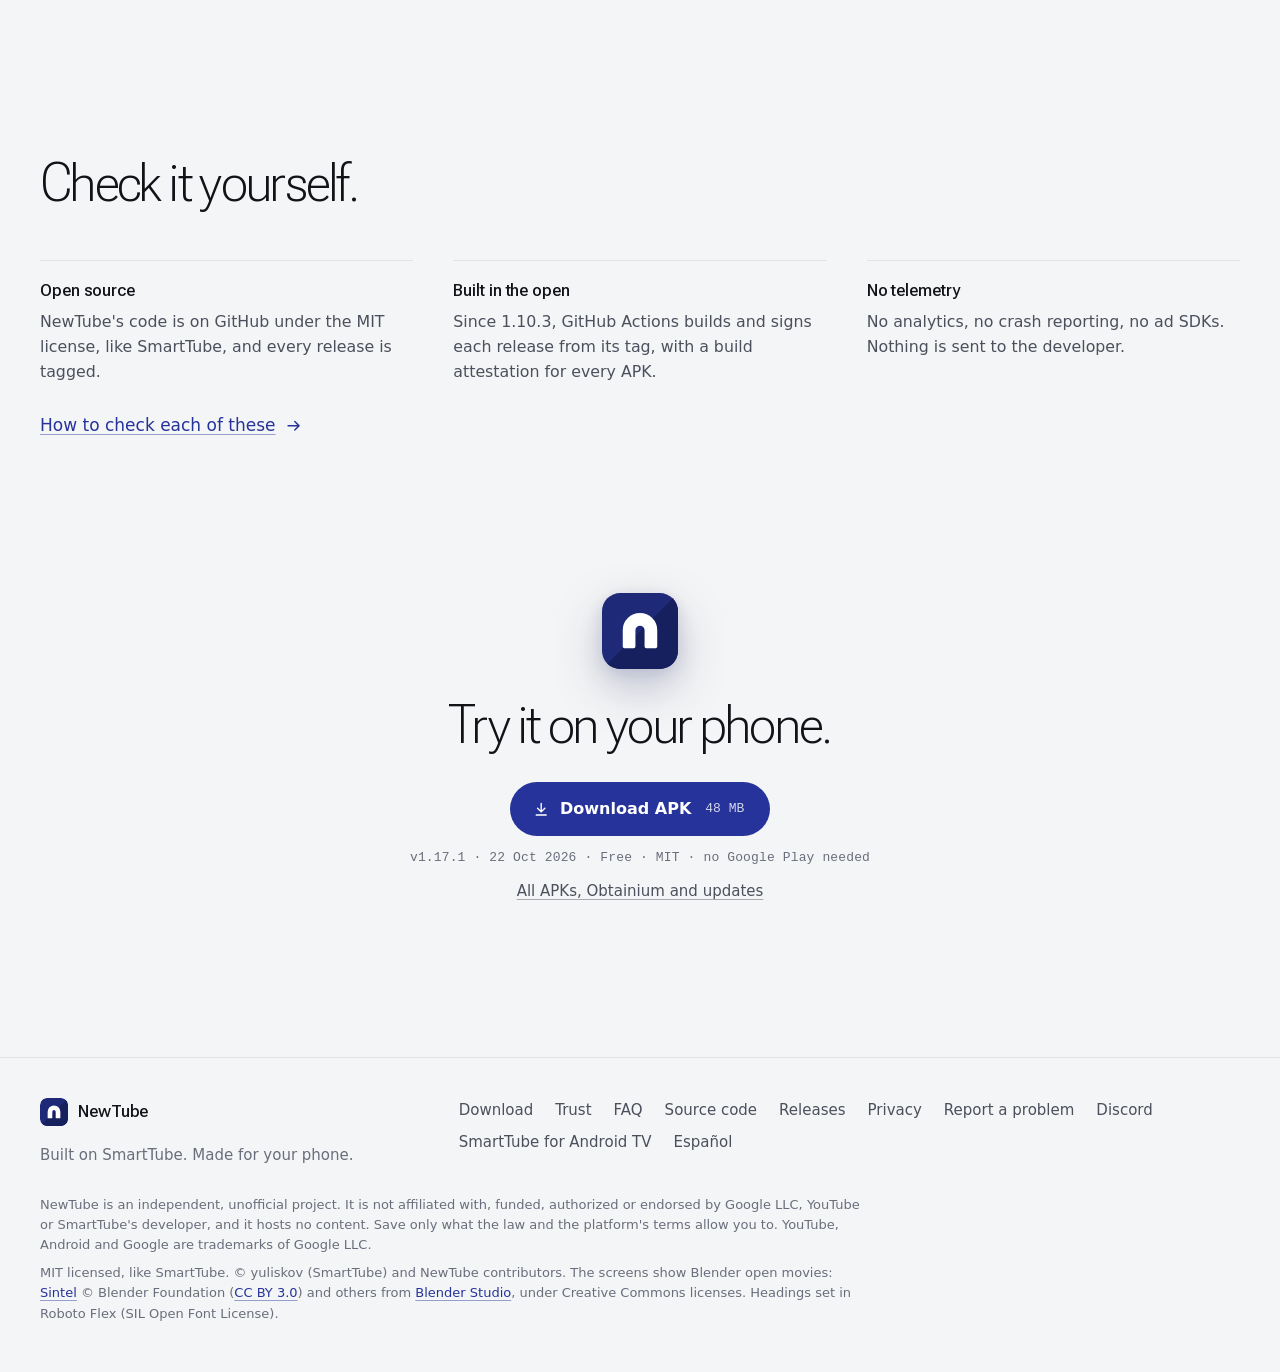
==== commit 007d2979: "Publish website from aleixrodriala/newtube@6f96a1b4 (schedule)" ====
--- a/index.html
+++ b/index.html
@@ -107,7 +107,7 @@
         </ul>
       </nav>
       <a class="lang" href="/es/" hreflang="es" lang="es" title="Leer en español">ES</a>
-      <a class="gh" href="https://github.com/aleixrodriala/newtube"><svg aria-hidden="true"><use href="#i-github"/></svg><span class="visually-hidden">NewTube's source code on GitHub</span><span class="gh-stars" data-stars="962"><svg class="i fill" aria-hidden="true"><use href="#i-star"/></svg>962<span class="visually-hidden"> stars</span></span></a>
+      <a class="gh" href="https://github.com/aleixrodriala/newtube"><svg aria-hidden="true"><use href="#i-github"/></svg><span class="visually-hidden">NewTube's source code on GitHub</span><span class="gh-stars" data-stars="981"><svg class="i fill" aria-hidden="true"><use href="#i-star"/></svg>981<span class="visually-hidden"> stars</span></span></a>
     </div>
   </header>
 
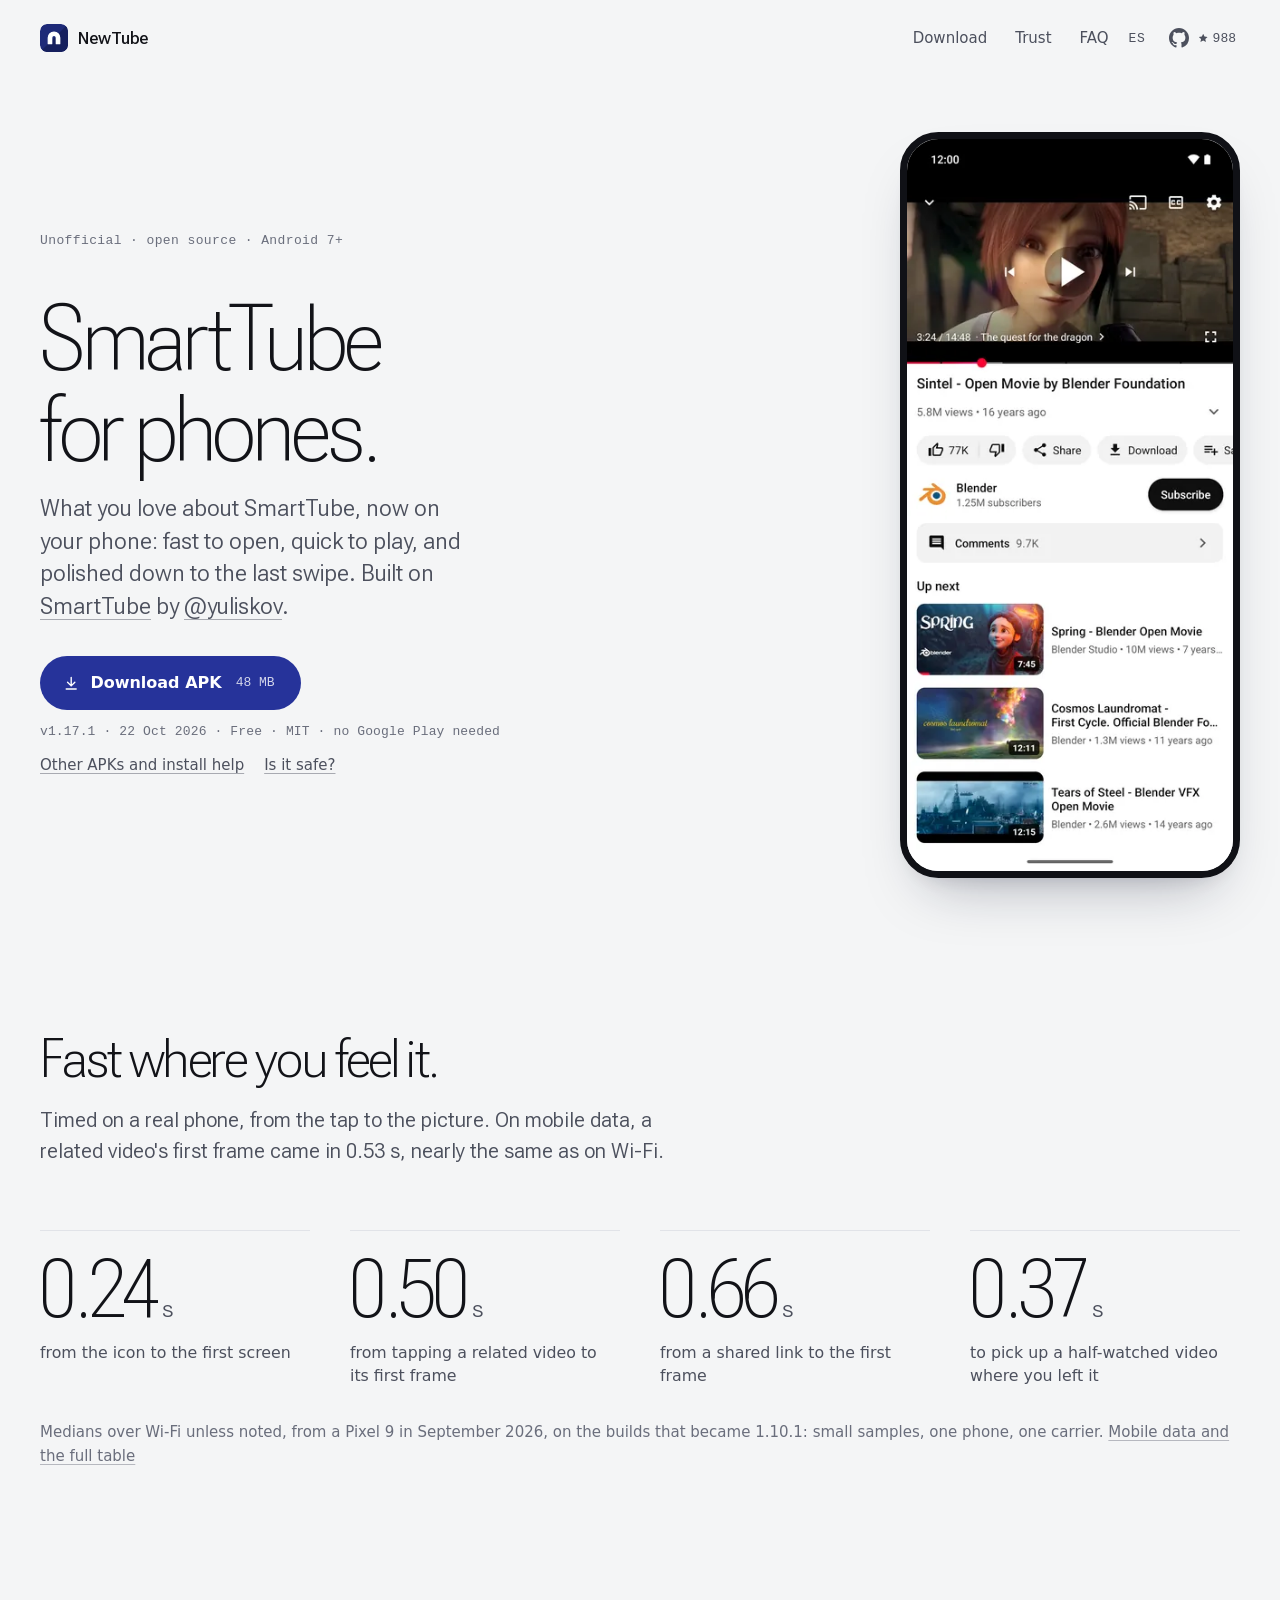
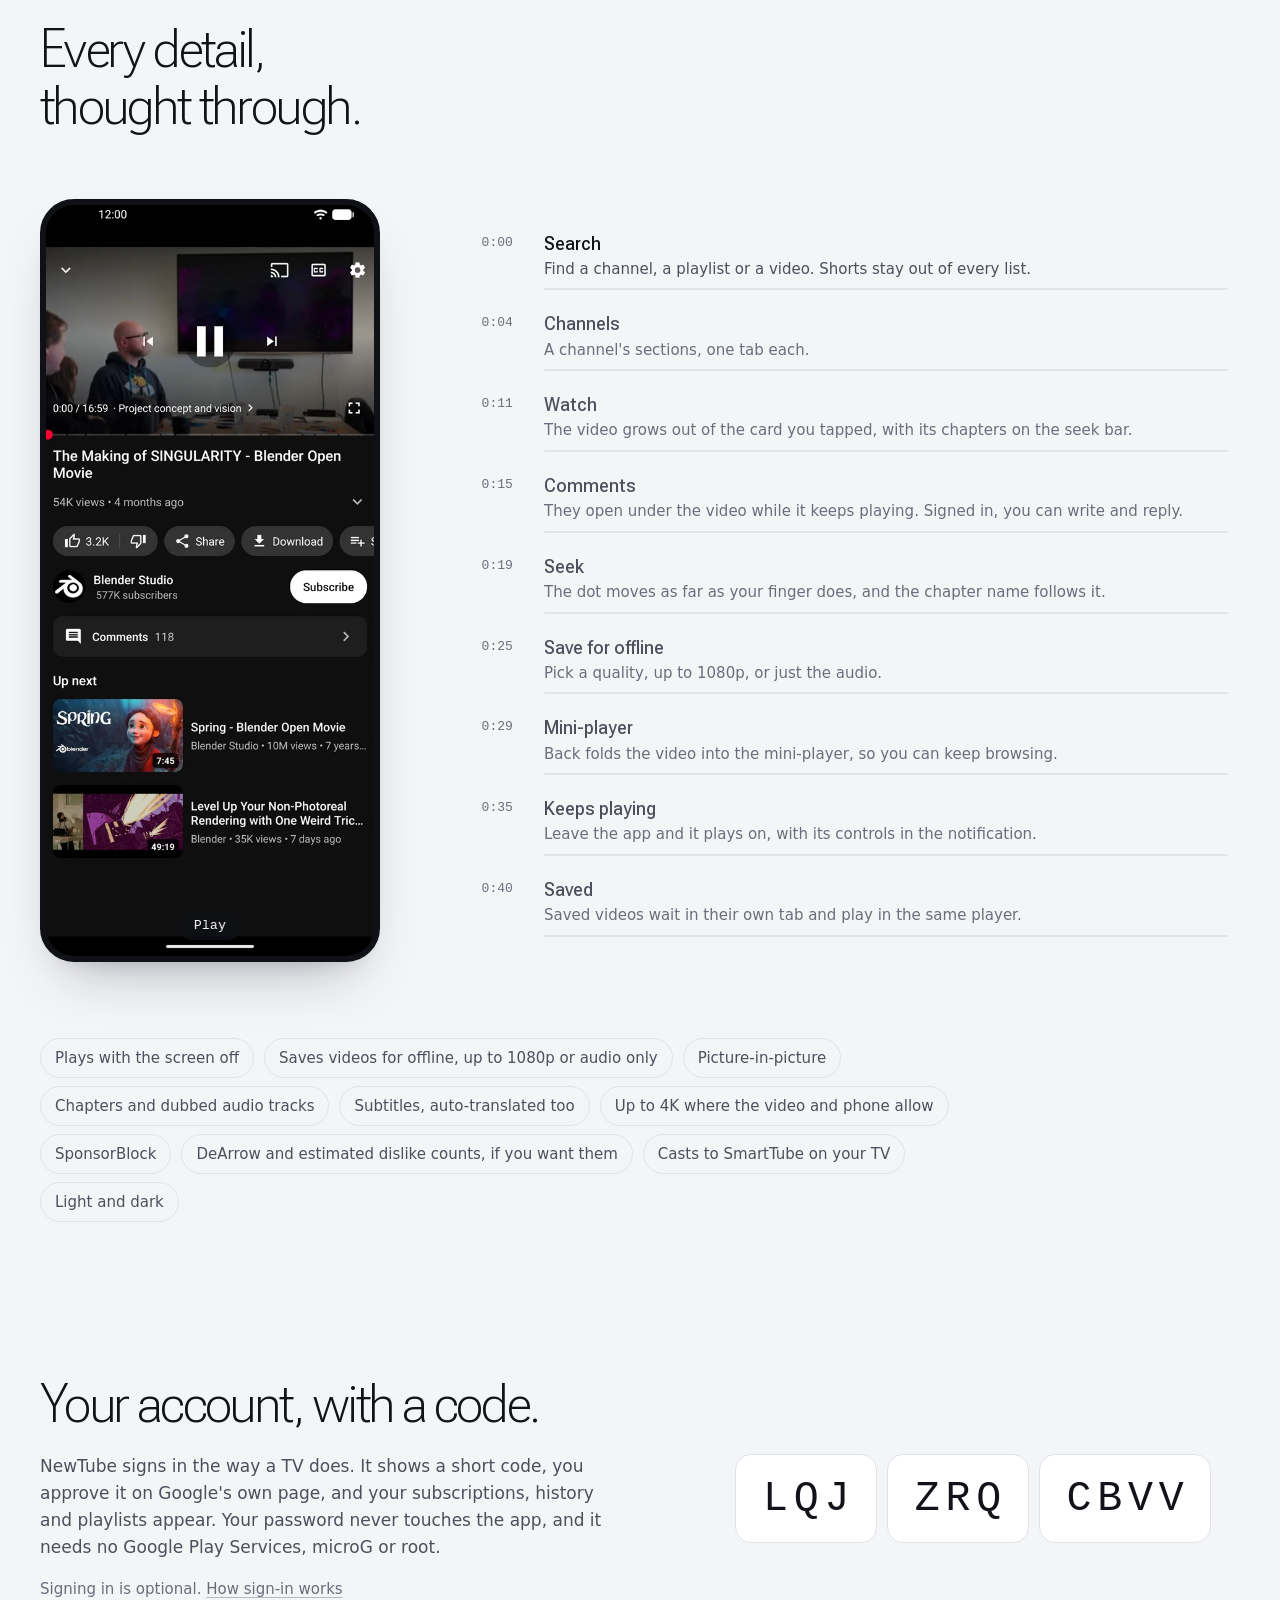
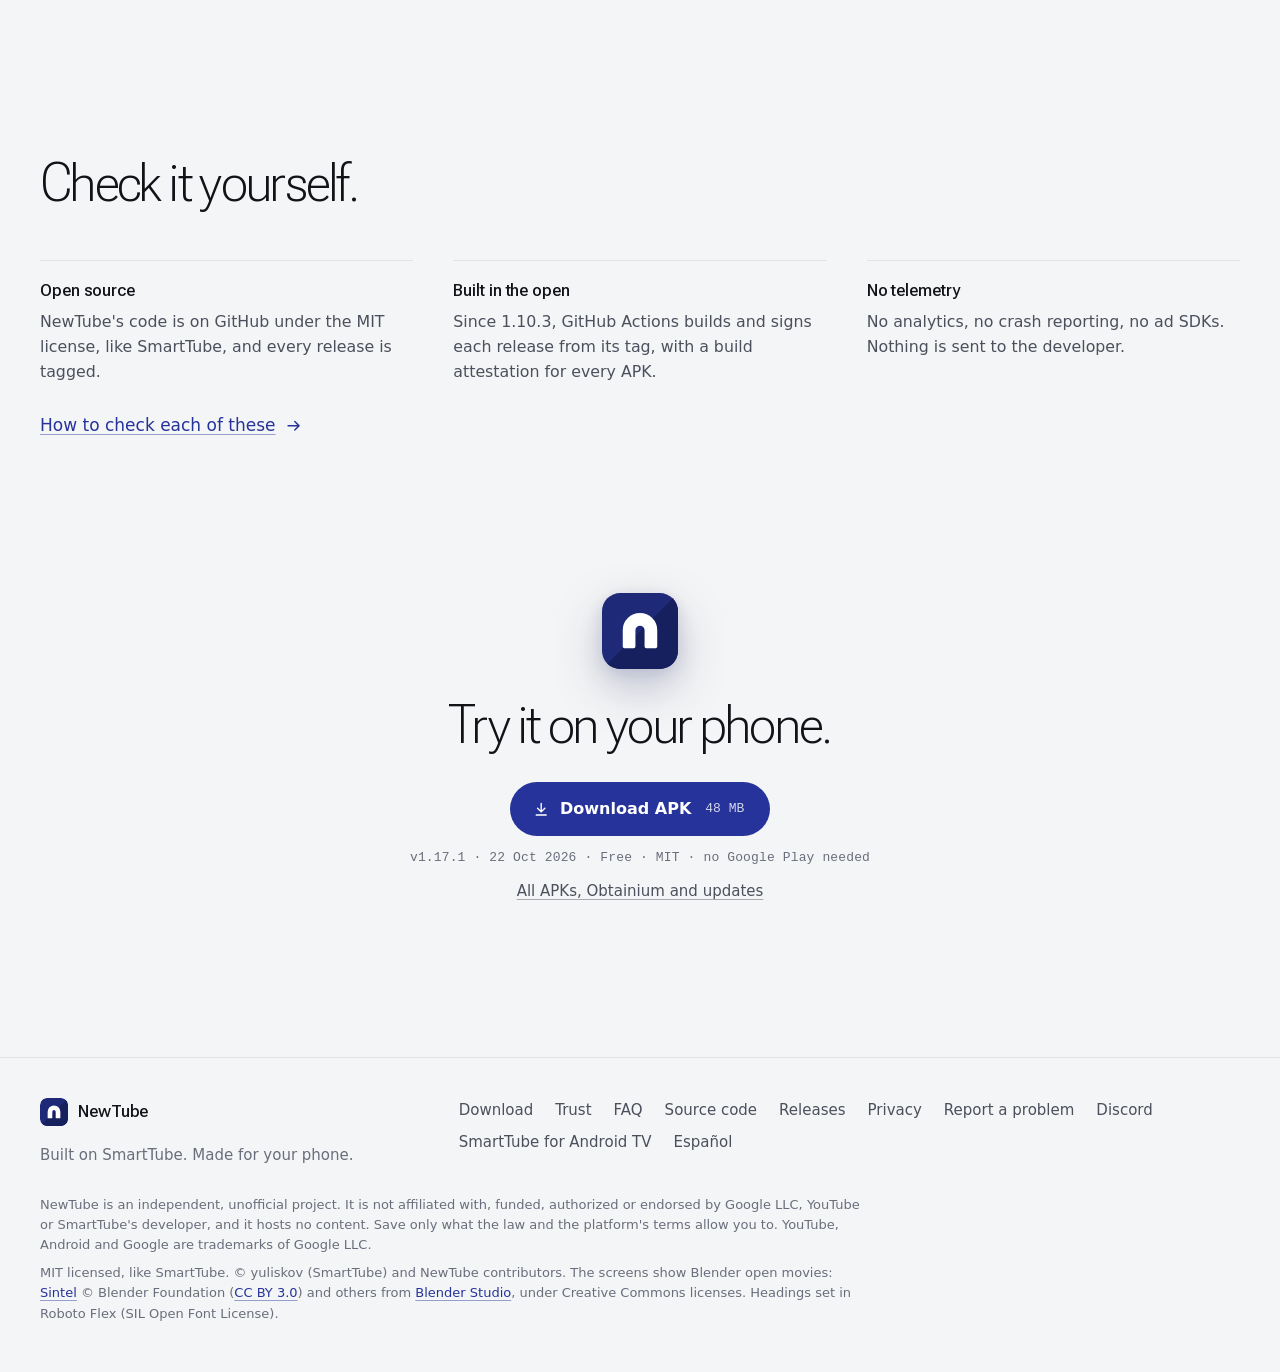
==== commit 53d14b8b: "Publish website from aleixrodriala/newtube@6f96a1b4 (schedule)" ====
--- a/index.html
+++ b/index.html
@@ -107,7 +107,7 @@
         </ul>
       </nav>
       <a class="lang" href="/es/" hreflang="es" lang="es" title="Leer en español">ES</a>
-      <a class="gh" href="https://github.com/aleixrodriala/newtube"><svg aria-hidden="true"><use href="#i-github"/></svg><span class="visually-hidden">NewTube's source code on GitHub</span><span class="gh-stars" data-stars="981"><svg class="i fill" aria-hidden="true"><use href="#i-star"/></svg>981<span class="visually-hidden"> stars</span></span></a>
+      <a class="gh" href="https://github.com/aleixrodriala/newtube"><svg aria-hidden="true"><use href="#i-github"/></svg><span class="visually-hidden">NewTube's source code on GitHub</span><span class="gh-stars" data-stars="988"><svg class="i fill" aria-hidden="true"><use href="#i-star"/></svg>988<span class="visually-hidden"> stars</span></span></a>
     </div>
   </header>
 
